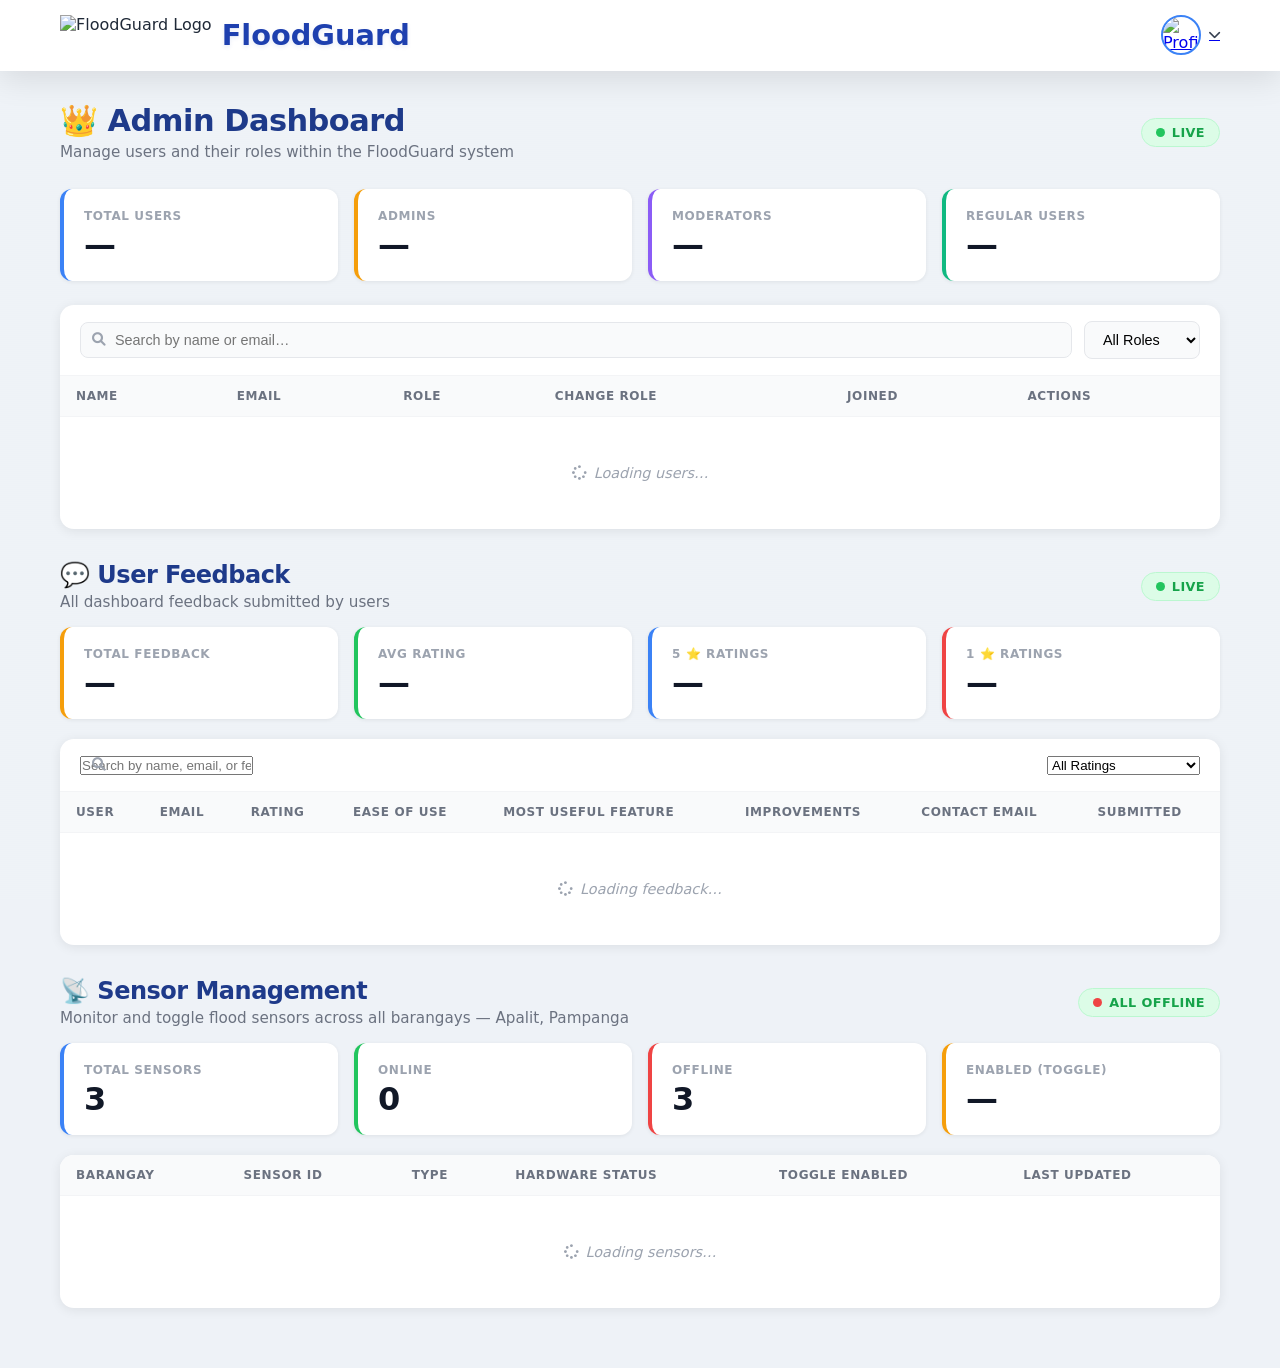
==== FloodGuardV3 - Copy (2)/admin.html @ 7b41a0a6 "Features: Dropdown fixes" ====
<!DOCTYPE html>
<html lang="en">
<head>
  <meta charset="UTF-8">
  <meta name="viewport" content="width=device-width, initial-scale=1.0">
  <title>Admin Dashboard — FloodWatch</title>
  <link rel="stylesheet" href="./css/style.css">
  <link rel="stylesheet" href="https://cdnjs.cloudflare.com/ajax/libs/font-awesome/6.0.0-beta3/css/all.min.css">
  <style>
    /* ── Reset & Base ───────────────────────────────────────── */
    *, *::before, *::after { box-sizing: border-box; margin: 0; padding: 0; }

    body {
      font-family: 'Segoe UI', system-ui, -apple-system, sans-serif;
      background: #eef2f7;
      min-height: 100vh;
      color: #1f2937;
    }

    /* ── Main layout ────────────────────────────────────────── */
    .admin-main {
      max-width: 1200px;
      margin: 0 auto;
      padding: 32px 20px 60px;
    }

    /* ── Page header ────────────────────────────────────────── */
    .page-header {
      display: flex;
      align-items: center;
      justify-content: space-between;
      margin-bottom: 28px;
      flex-wrap: wrap;
      gap: 12px;
    }

    .page-header-left h1 {
      font-size: 1.9rem;
      font-weight: 800;
      color: #1e3a8a;
      letter-spacing: -0.5px;
    }

    .page-header-left p {
      color: #6b7280;
      font-size: 0.95rem;
      margin-top: 4px;
    }

    /* ── Live indicator ─────────────────────────────────────── */
    .live-badge {
      display: inline-flex;
      align-items: center;
      gap: 7px;
      background: #dcfce7;
      color: #16a34a;
      font-size: 0.8rem;
      font-weight: 700;
      padding: 6px 14px;
      border-radius: 999px;
      border: 1px solid #bbf7d0;
      letter-spacing: 0.4px;
    }

    #live-indicator {
      width: 9px;
      height: 9px;
      border-radius: 50%;
      background: #22c55e;
      display: inline-block;
      transition: transform 0.2s;
    }

    #live-indicator.pulse {
      animation: livePulse 0.6s ease;
    }

    @keyframes livePulse {
      0%   { transform: scale(1);   opacity: 1; }
      50%  { transform: scale(1.8); opacity: 0.6; }
      100% { transform: scale(1);   opacity: 1; }
    }

    /* ── Stats bar ──────────────────────────────────────────── */
    .stats-bar {
      display: grid;
      grid-template-columns: repeat(4, 1fr);
      gap: 16px;
      margin-bottom: 24px;
    }

    @media (max-width: 700px) {
      .stats-bar { grid-template-columns: repeat(2, 1fr); }
    }

    .stat-card {
      background: white;
      border-radius: 12px;
      padding: 20px;
      box-shadow: 0 1px 4px rgba(0,0,0,0.07);
      display: flex;
      flex-direction: column;
      gap: 6px;
      border-left: 4px solid transparent;
    }

    .stat-card:nth-child(1) { border-color: #3b82f6; }
    .stat-card:nth-child(2) { border-color: #f59e0b; }
    .stat-card:nth-child(3) { border-color: #8b5cf6; }
    .stat-card:nth-child(4) { border-color: #10b981; }

    .stat-label {
      font-size: 0.75rem;
      font-weight: 600;
      text-transform: uppercase;
      letter-spacing: 0.6px;
      color: #9ca3af;
    }

    .stat-value {
      font-size: 2rem;
      font-weight: 800;
      color: #111827;
      line-height: 1;
    }

    /* ── Table container ────────────────────────────────────── */
    .table-container {
      background: white;
      border-radius: 14px;
      box-shadow: 0 2px 12px rgba(0,0,0,0.08);
      overflow: hidden;
    }

    /* ── Table toolbar ──────────────────────────────────────── */
    .table-toolbar {
      display: flex;
      align-items: center;
      gap: 12px;
      padding: 16px 20px;
      border-bottom: 1px solid #f3f4f6;
      flex-wrap: wrap;
    }

    .search-wrapper {
      position: relative;
      flex: 1;
      min-width: 200px;
    }

    .search-wrapper i {
      position: absolute;
      left: 12px;
      top: 50%;
      transform: translateY(-50%);
      color: #9ca3af;
      font-size: 0.85rem;
    }

    #search-input {
      width: 100%;
      padding: 9px 12px 9px 34px;
      border: 1px solid #e5e7eb;
      border-radius: 8px;
      font-size: 0.9rem;
      background: #f9fafb;
      outline: none;
      transition: border-color 0.2s, box-shadow 0.2s;
    }

    #search-input:focus {
      border-color: #3b82f6;
      box-shadow: 0 0 0 3px rgba(59,130,246,0.12);
      background: white;
    }

    #role-filter {
      padding: 9px 14px;
      border: 1px solid #e5e7eb;
      border-radius: 8px;
      font-size: 0.9rem;
      background: #f9fafb;
      outline: none;
      cursor: pointer;
      transition: border-color 0.2s;
    }

    #role-filter:focus {
      border-color: #3b82f6;
      box-shadow: 0 0 0 3px rgba(59,130,246,0.12);
    }

    /* ── Table ──────────────────────────────────────────────── */
    .user-table {
      width: 100%;
      border-collapse: collapse;
    }

    .user-table th {
      background: #f9fafb;
      padding: 13px 16px;
      text-align: left;
      font-size: 0.75rem;
      font-weight: 700;
      color: #6b7280;
      text-transform: uppercase;
      letter-spacing: 0.6px;
      border-bottom: 1px solid #f3f4f6;
    }

    .user-table td {
      padding: 14px 16px;
      border-bottom: 1px solid #f9fafb;
      font-size: 0.9rem;
      vertical-align: middle;
    }

    .user-table tbody tr:last-child td { border-bottom: none; }

    .user-table tbody tr:hover { background: #f8faff; }

    /* ── User cell (avatar + name) ──────────────────────────── */
    .user-cell {
      display: flex;
      align-items: center;
      gap: 10px;
    }

    .user-avatar {
      width: 36px;
      height: 36px;
      border-radius: 50%;
      background: linear-gradient(135deg, #1e3a8a, #3b82f6);
      color: white;
      font-weight: 700;
      font-size: 0.85rem;
      display: flex;
      align-items: center;
      justify-content: center;
      flex-shrink: 0;
    }

    .self-badge {
      font-size: 0.7rem;
      background: #dbeafe;
      color: #1d4ed8;
      padding: 2px 8px;
      border-radius: 999px;
      font-weight: 600;
    }

    /* ── Role badge ─────────────────────────────────────────── */
    .role-badge {
      display: inline-block;
      font-size: 0.75rem;
      font-weight: 700;
      padding: 3px 10px;
      border-radius: 999px;
      text-transform: capitalize;
    }

    .badge-admin {
      background: #fef3c7;
      color: #b45309;
      border: 1px solid #fcd34d;
    }

    .badge-user {
      background: #f0fdf4;
      color: #16a34a;
      border: 1px solid #bbf7d0;
    }

    /* ── Role select ────────────────────────────────────────── */
    .role-select {
      padding: 7px 12px;
      border: 1px solid #e5e7eb;
      border-radius: 7px;
      font-size: 0.85rem;
      background: white;
      outline: none;
      cursor: pointer;
      transition: border-color 0.2s, box-shadow 0.2s;
    }

    .role-select:focus {
      border-color: #3b82f6;
      box-shadow: 0 0 0 3px rgba(59,130,246,0.12);
    }

    .role-select:disabled {
      opacity: 0.45;
      cursor: not-allowed;
    }

    /* ── Delete button ──────────────────────────────────────── */
    .btn-delete {
      display: inline-flex;
      align-items: center;
      gap: 5px;
      padding: 7px 14px;
      border: none;
      border-radius: 7px;
      background: #fef2f2;
      color: #dc2626;
      font-size: 0.85rem;
      font-weight: 600;
      cursor: pointer;
      transition: background 0.2s, color 0.2s;
      border: 1px solid #fecaca;
    }

    .btn-delete:hover:not(:disabled) {
      background: #dc2626;
      color: white;
    }

    .btn-delete:disabled {
      opacity: 0.4;
      cursor: not-allowed;
    }

    /* ── Empty / loading row ─────────────────────────────────── */
    .empty-row {
      text-align: center;
      padding: 3rem !important;
      color: #9ca3af;
      font-style: italic;
    }

    /* ── Toast notifications ────────────────────────────────── */
    #toast-container {
      position: fixed;
      bottom: 24px;
      right: 24px;
      display: flex;
      flex-direction: column;
      gap: 10px;
      z-index: 9999;
    }

    .toast {
      display: flex;
      align-items: center;
      gap: 10px;
      padding: 13px 18px;
      border-radius: 10px;
      font-size: 0.9rem;
      font-weight: 500;
      box-shadow: 0 4px 16px rgba(0,0,0,0.15);
      background: white;
      border: 1px solid #e5e7eb;
      transform: translateX(110%);
      transition: transform 0.3s cubic-bezier(0.34,1.56,0.64,1);
      max-width: 320px;
    }

    .toast.show { transform: translateX(0); }

    .toast-success { border-left: 4px solid #22c55e; }
    .toast-error   { border-left: 4px solid #ef4444; }
    .toast-warning { border-left: 4px solid #f59e0b; }

    .toast-icon {
      font-size: 1rem;
      flex-shrink: 0;
    }

    .toast-success .toast-icon { color: #22c55e; }
    .toast-error   .toast-icon { color: #ef4444; }
    .toast-warning .toast-icon { color: #f59e0b; }

    /* ── Responsive ─────────────────────────────────────────── */
    @media (max-width: 768px) {
      .page-header { flex-direction: column; align-items: flex-start; }
      .user-table th:nth-child(4),
      .user-table td:nth-child(4) { display: none; } /* hide "Joined" on mobile */
    }
  </style>
</head>
<body>

  <!-- Navigation Bar -->
  <nav class="navbar">
    <div class="nav-container">
      <div class="nav-logo">
        <img src="/design/images/logo.png" alt="FloodGuard Logo" class="logo-image">
        <span class="logo-text">FloodGuard</span>
      </div>
      <div class="hamburger">
        <i class="fas fa-bars"></i>
      </div>
      <ul class="nav-menu" id="navMenu">
        <li class="profile-dropdown-container">
          <a href="#" class="nav-link profile-link-toggle">
            <img src="/design/images/profile.png" alt="Profile" class="nav-profile-photo">
            <i class="fas fa-chevron-down profile-chevron"></i>
          </a>
          <div class="profile-dropdown-menu">
            <div class="dropdown-header">
              <img src="/design/images/profile.png" alt="Profile" class="dropdown-profile-photo">
              <span id="userDisplayName">Welcome<br>User</span>
            </div>
            <a href="/admin.html" id="admin-dashboard-link" style="display:none;">
              <i class="fas fa-user-shield icon"></i>Admin Dashboard
            </a>
            <a href="/profile.html"><i class="fas fa-user-edit icon"></i>Edit Profile</a>
            <a href="#"><i class="fas fa-cog icon"></i>Settings</a>
            <hr>
            <a href="#" id="logout-btn"><i class="fas fa-sign-out-alt icon"></i>Logout</a>
          </div>
        </li>
      </ul>
    </div>
  </nav>

  <!-- Main Content -->
  <main class="admin-main">

    <!-- Header -->
    <div class="page-header">
      <div class="page-header-left">
        <h1>👑 Admin Dashboard</h1>
        <p>Manage users and their roles within the FloodGuard system</p>
      </div>
      <div class="live-badge">
        <span id="live-indicator"></span>
        LIVE
      </div>
    </div>

    <!-- Stats bar -->
    <div class="stats-bar">
      <div class="stat-card">
        <span class="stat-label">Total Users</span>
        <span class="stat-value" id="stat-total">—</span>
      </div>
      <div class="stat-card">
        <span class="stat-label">Admins</span>
        <span class="stat-value" id="stat-admins">—</span>
      </div>
      <div class="stat-card">
        <span class="stat-label">Moderators</span>
        <span class="stat-value" id="stat-mods">—</span>
      </div>
      <div class="stat-card">
        <span class="stat-label">Regular Users</span>
        <span class="stat-value" id="stat-users">—</span>
      </div>
    </div>

    <!-- Users table -->
    <div class="table-container">
      <div class="table-toolbar">
        <div class="search-wrapper">
          <i class="fas fa-search"></i>
          <input type="text" id="search-input" placeholder="Search by name or email…">
        </div>
        <select id="role-filter">
          <option value="all">All Roles</option>
          <option value="user">User</option>
          <option value="admin">Admin</option>
          <option value="moderator">Moderator</option>
        </select>
      </div>

      <table class="user-table">
        <thead>
          <tr>
            <th>Name</th>
            <th>Email</th>
            <th>Role</th>
            <th>Change Role</th>
            <th>Joined</th>
            <th>Actions</th>
          </tr>
        </thead>
        <tbody id="users-tbody">
          <tr>
            <td colspan="6" class="empty-row">
              <i class="fas fa-spinner fa-spin" style="margin-right:8px;"></i>Loading users…
            </td>
          </tr>
        </tbody>
      </table>
    </div>

    <!-- AFTER this closing div of the users table -->
</div>

<!-- Feedback Table — ADD THIS BLOCK -->
<div style="margin-top: 32px;">
  <div class="page-header" style="margin-bottom: 16px;">
    <div class="page-header-left">
      <h1 style="font-size: 1.5rem;">💬 User Feedback</h1>
      <p>All dashboard feedback submitted by users</p>
    </div>
    <div class="live-badge">
      <span id="feedback-live-indicator" style="width:9px;height:9px;border-radius:50%;background:#22c55e;display:inline-block;"></span>
      LIVE
    </div>
  </div>

  <!-- Feedback Stats -->
  <div class="stats-bar" style="grid-template-columns: repeat(4,1fr); margin-bottom: 20px;">
    <div class="stat-card" style="border-color: #f59e0b;">
      <span class="stat-label">Total Feedback</span>
      <span class="stat-value" id="stat-feedback-total">—</span>
    </div>
    <div class="stat-card" style="border-color: #22c55e;">
      <span class="stat-label">Avg Rating</span>
      <span class="stat-value" id="stat-feedback-avg">—</span>
    </div>
    <div class="stat-card" style="border-color: #3b82f6;">
      <span class="stat-label">5 ⭐ Ratings</span>
      <span class="stat-value" id="stat-feedback-five">—</span>
    </div>
    <div class="stat-card" style="border-color: #ef4444;">
      <span class="stat-label">1 ⭐ Ratings</span>
      <span class="stat-value" id="stat-feedback-one">—</span>
    </div>
  </div>

  <div class="table-container">
    <div class="table-toolbar">
      <div class="search-wrapper">
        <i class="fas fa-search"></i>
        <input type="text" id="feedback-search" placeholder="Search by name, email, or feedback…">
      </div>
      <select id="feedback-rating-filter">
        <option value="all">All Ratings</option>
        <option value="5">⭐⭐⭐⭐⭐ 5 Stars</option>
        <option value="4">⭐⭐⭐⭐ 4 Stars</option>
        <option value="3">⭐⭐⭐ 3 Stars</option>
        <option value="2">⭐⭐ 2 Stars</option>
        <option value="1">⭐ 1 Star</option>
      </select>
    </div>

    <table class="user-table">
      <thead>
        <tr>
          <th>User</th>
          <th>Email</th>
          <th>Rating</th>
          <th>Ease of Use</th>
          <th>Most Useful Feature</th>
          <th>Improvements</th>
          <th>Contact Email</th>
          <th>Submitted</th>
        </tr>
      </thead>
      <tbody id="feedback-tbody">
        <tr>
          <td colspan="8" class="empty-row">
            <i class="fas fa-spinner fa-spin" style="margin-right:8px;"></i>Loading feedback…
          </td>
        </tr>
      </tbody>
    </table>
  </div>
</div>

<!-- sensor configs stays below -->
<div id="sensor-configs-list"></div>

<!-- Sensor Toggle Management -->
<div style="margin-top: 32px;">
  <div class="page-header" style="margin-bottom: 16px;">
    <div class="page-header-left">
      <h1 style="font-size: 1.5rem;">📡 Sensor Management</h1>
      <p>Monitor and toggle flood sensors across all barangays — Apalit, Pampanga</p>
    </div>
    <div class="live-badge">
      <span id="sensor-live-indicator" style="width:9px;height:9px;border-radius:50%;background:#ef4444;display:inline-block;"></span>
      ALL OFFLINE
    </div>
  </div>

  <div class="stats-bar" style="grid-template-columns: repeat(4,1fr); margin-bottom: 20px;">
    <div class="stat-card" style="border-color: #3b82f6;">
      <span class="stat-label">Total Sensors</span>
      <span class="stat-value" id="stat-sensor-total">3</span>
    </div>
    <div class="stat-card" style="border-color: #22c55e;">
      <span class="stat-label">Online</span>
      <span class="stat-value" id="stat-sensor-online">0</span>
    </div>
    <div class="stat-card" style="border-color: #ef4444;">
      <span class="stat-label">Offline</span>
      <span class="stat-value" id="stat-sensor-offline">3</span>
    </div>
    <div class="stat-card" style="border-color: #f59e0b;">
      <span class="stat-label">Enabled (toggle)</span>
      <span class="stat-value" id="stat-sensor-enabled">—</span>
    </div>
  </div>

  <div class="table-container">
    <table class="user-table">
      <thead>
        <tr>
          <th>Barangay</th>
          <th>Sensor ID</th>
          <th>Type</th>
          <th>Hardware Status</th>
          <th>Toggle Enabled</th>
          <th>Last Updated</th>
        </tr>
      </thead>
      <tbody id="sensor-toggles-tbody">
        <tr>
          <td colspan="6" class="empty-row">
            <i class="fas fa-spinner fa-spin" style="margin-right:8px;"></i>Loading sensors…
          </td>
        </tr>
      </tbody>
    </table>
  </div>
</div>

  </main>

  <!-- Toast container -->
  <div id="toast-container"></div>

  <!-- Firebase Admin Module -->
  <script type="module" src="/js/admin.js"></script>
</body>
</html>
---- FloodGuardV3 - Copy (2)/css/style.css ----
* {
    margin: 0;
    padding: 0;
    box-sizing: border-box;
}

:root {
    --rain-drops: 50;
    --rain-speed: 1s;
}

body {
    font-family: 'Segoe UI', Tahoma, Geneva, Verdana, sans-serif;
    background: linear-gradient(135deg, #1e3c72 0%, #2a5298 25%, #3b82f6 50%, #60a5fa 75%, #93c5fd 100%);
    min-height: 100vh;
    position: relative;
    overflow-x: hidden;
}

body.modal-open {
    overflow: hidden;
}

/* Animated rain effect */
body::before, body::after {
    content: '';
    position: fixed;
    top: 0;
    left: 0;
    width: 100%;
    height: 100%;
    pointer-events: none;
    z-index: -1;
}

body::before {
    background-image: 
        repeating-linear-gradient(0deg, transparent, transparent 1px, rgba(255, 255, 255, 0.1) 1px, rgba(255, 255, 255, 0.1) 2px);
    background-size: 100% 500px;
    animation: rain 1s linear infinite;
}

body::after {
    background-image: 
        repeating-linear-gradient(0deg, transparent, transparent 2px, rgba(255, 255, 255, 0.05) 2px, rgba(255, 255, 255, 0.05) 4px);
    background-size: 100% 800px;
    animation: rain 2s linear infinite reverse;
}

@keyframes rain {
    0% { background-position: 0 0; }
    100% { background-position: 0 500px; }
}

/* Navbar */
.navbar {
    background: rgba(255, 255, 255, 0.95);
    backdrop-filter: blur(20px);
    padding: 15px 0;
    box-shadow: 0 8px 32px rgba(0, 0, 0, 0.1);
    position: sticky;
    top: 0;
    z-index: 100;
    border-bottom: 1px solid rgba(255, 255, 255, 0.2);
}

.nav-container {
    max-width: 1200px;
    margin: 0 auto;
    padding: 0 20px;
    display: flex;
    justify-content: space-between;
    align-items: center;
    position: relative;
}

/* Logo Section */
.nav-logo {
    display: flex;
    align-items: center;
    gap: 10px;
}

.logo-image {
    height: 40px;
    width: auto;
}

.logo-text {
    font-size: 1.8rem;
    font-weight: 700;
    color: #1e40af;
    text-shadow: 0 2px 4px rgba(30, 64, 175, 0.1);
}

/* Nav Menu */
.nav-menu {
    display: flex;
    align-items: center;
    gap: 30px;
    list-style: none;
    transition: all 0.3s ease;
}

/* Profile Dropdown */
.profile-dropdown-container {
    position: relative;
    cursor: pointer;
    list-style: none;
}

.profile-link-toggle {
    display: flex;
    align-items: center;
    gap: 8px;
}

.nav-profile-photo {
    width: 40px;
    height: 40px;
    border-radius: 50%;
    object-fit: cover;
    border: 2px solid #3b82f6;
    transition: all 0.3s ease;
}

.profile-dropdown-container:hover .nav-profile-photo {
    transform: scale(1.1);
}

.profile-chevron {
    font-size: 0.8rem;
    color: #374151;
    transition: transform 0.3s ease;
}

/* Dropdown Menu */
.profile-dropdown-menu {
    position: absolute;
    top: 100%;
    right: 0;
    background: rgba(255, 255, 255, 0.95);
    backdrop-filter: blur(20px);
    border-radius: 10px;
    box-shadow: 0 8px 32px rgba(0, 0, 0, 0.15);
    border: 1px solid rgba(255, 255, 255, 0.2);
    margin-top: 10px;
    min-width: 250px;
    opacity: 0;
    visibility: hidden;
    transform: translateY(10px);
    transition: all 0.3s ease;
    padding: 10px;
    z-index: 100;
}

.profile-dropdown-menu.show {
    opacity: 1;
    visibility: visible;
    transform: translateY(0);
}

.profile-dropdown-menu a {
    display: flex;
    align-items: center;
    gap: 12px;
    padding: 12px 15px;
    text-decoration: none;
    color: #374151;
    font-weight: 500;
    transition: all 0.2s ease;
    border-radius: 8px;
}

.profile-dropdown-menu a:hover {
    background: rgba(59, 130, 246, 0.1);
    color: #1e40af;
}

.profile-dropdown-menu hr {
    margin: 10px 0;
    border: none;
    border-top: 1px solid rgba(0, 0, 0, 0.1);
}

.dropdown-header {
    display: flex;
    align-items: center;
    gap: 15px;
    padding: 15px;
    border-bottom: 1px solid rgba(0, 0, 0, 0.1);
    margin-bottom: 10px;
}

.dropdown-profile-photo {
    width: 60px;
    height: 60px;
    border-radius: 50%;
    object-fit: cover;
    border: 2px solid #3b82f6;
}

/* Hamburger Icon */
.hamburger {
    display: none;
    font-size: 1.8rem;
    color: #1e40af;
    cursor: pointer;
}

/* Mobile Styles */
@media (max-width: 768px) {
    /* Stack logo on top */
    .nav-container {
        flex-direction: column;
        align-items: flex-start;
    }

    .nav-logo {
        width: 100%;
        justify-content: center;
        margin-bottom: 10px;
    }

    /* Show hamburger */
    .hamburger {
        display: block;
        position: absolute;
        right: 20px;
        top: 20px;
    }

    /* Hide nav menu by default */
    .nav-menu {
        display: none;
        flex-direction: column;
        width: 100%;
        background: rgba(255, 255, 255, 0.95);
        padding: 10px 0;
        border-top: 1px solid rgba(0, 0, 0, 0.1);
    }

    /* Show when active */
    .nav-menu.active {
        display: flex;
    }

    /* Center profile dropdown in mobile */
    .profile-dropdown-container {
        width: 100%;
        text-align: center;
    }
}

/* Main Content */
.main-content {
    max-width: 1400px;
    margin: 0 auto;
    padding: 0;
}

/* Hero Section - Full Width with Visible Images */
.hero-section {
    position: relative;
    height: 100vh;
    width: 100%;
    overflow: hidden;
    display: flex;
    align-items: center;
    justify-content: center;
}

/* Image Carousel - Now Visible */
.hero-carousel {
    position: absolute;
    top: 0;
    left: 0;
    width: 100%;
    height: 100%;
    z-index: 1;
}

.carousel-container {
    position: relative;
    width: 100%;
    height: 100%;
    overflow: hidden;
}

.carousel-slides {
    display: flex;
    width: 500%;
    height: 100%;
    animation: autoSlide 20s infinite;
}

.carousel-slide {
    width: 20%;
    height: 100%;
    position: relative;
}

.carousel-slide img {
    width: 100%;
    height: 100%;
    object-fit: cover;
    object-position: center;
    filter: brightness(0.7);
}

@keyframes autoSlide {
    0%, 18% { transform: translateX(0%); }
    20%, 38% { transform: translateX(-20%); }
    40%, 58% { transform: translateX(-40%); }
    60%, 78% { transform: translateX(-60%); }
    80%, 98% { transform: translateX(-80%); }
    100% { transform: translateX(0%); }
}

/* Overlay for better text readability */
.carousel-overlay {
    position: absolute;
    top: 0;
    left: 0;
    width: 100%;
    height: 100%;
    background: linear-gradient(
        135deg,
        rgba(30, 58, 138, 0.6) 0%,
        rgba(59, 130, 246, 0.4) 50%,
        rgba(147, 197, 253, 0.6) 100%
    );
    z-index: 2;
}

/* Hero Content */
.hero-content {
    position: relative;
    z-index: 3;
    text-align: center;
    color: white;
    max-width: 900px;
    padding: 2.5rem;
    background: rgba(0, 0, 0, 0.3);
    border-radius: 25px;
    backdrop-filter: blur(15px);
    border: 1px solid rgba(255, 255, 255, 0.2);
    box-shadow: 0 25px 50px rgba(0, 0, 0, 0.3);
    animation: fadeInUp 1s ease-out;
}

@keyframes fadeInUp {
    from {
        opacity: 0;
        transform: translateY(50px);
    }
    to {
        opacity: 1;
        transform: translateY(0);
    }
}

.hero-title {
    font-size: 4rem;
    font-weight: 900;
    margin-bottom: 1rem;
    text-shadow: 3px 3px 6px rgba(0, 0, 0, 0.5);
    background: linear-gradient(45deg, #ffffff, #e3f2fd, #bbdefb);
    -webkit-background-clip: text;
    -webkit-text-fill-color: transparent;
    background-clip: text;
    line-height: 1.1;
}

.hero-subtitle {
    font-size: 1.8rem;
    font-weight: 600;
    margin-bottom: 1rem;
    color: #e3f2fd;
    text-shadow: 2px 2px 4px rgba(0, 0, 0, 0.5);
}

.hero-location {
    font-size: 1.3rem;
    margin-bottom: 1.5rem;
    color: #bbdefb;
    font-weight: 500;
    display: flex;
    align-items: center;
    justify-content: center;
    gap: 0.5rem;
}

.hero-description {
    font-size: 1.2rem;
    line-height: 1.8;
    margin-bottom: 2.5rem;
    color: #e8f4fd;
    text-shadow: 1px 1px 3px rgba(0, 0, 0, 0.4);
}

.cta-button {
    display: inline-block;
    background: linear-gradient(45deg, #ff6b35, #f7931e);
    color: white;
    text-decoration: none;
    padding: 1.2rem 3rem;
    border-radius: 50px;
    font-weight: 700;
    font-size: 1.2rem;
    transition: all 0.3s ease;
    box-shadow: 0 10px 30px rgba(255, 107, 53, 0.4);
    border: 2px solid transparent;
    position: relative;
    overflow: hidden;
}

.cta-button:hover {
    transform: translateY(-3px);
    box-shadow: 0 15px 40px rgba(255, 107, 53, 0.6);
    border-color: rgba(255, 255, 255, 0.3);
}

/* Status indicators */
.status-indicators {
    position: absolute;
    bottom: 3rem;
    right: 3rem;
    z-index: 4;
    display: flex;
    flex-direction: column;
    gap: 1rem;
}

.status-badge {
    background: rgba(0, 0, 0, 0.7);
    color: white;
    padding: 0.8rem 1.2rem;
    border-radius: 25px;
    backdrop-filter: blur(10px);
    border: 1px solid rgba(255, 255, 255, 0.2);
    font-size: 0.9rem;
    display: flex;
    align-items: center;
    gap: 0.5rem;
    font-weight: 500;
}

.status-online {
    color: #4caf50;
    animation: pulse 2s infinite;
}

.status-monitoring {
    color: #2196f3;
    animation: pulse 2s infinite 0.5s;
}

@keyframes pulse {
    0%, 100% { opacity: 1; }
    50% { opacity: 0.6; }
}

/* Carousel indicators */
.carousel-indicators {
    position: absolute;
    bottom: 3rem;
    left: 50%;
    transform: translateX(-50%);
    z-index: 4;
    display: flex;
    gap: 1rem;
}

.indicator {
    width: 15px;
    height: 15px;
    border-radius: 50%;
    background: rgba(255, 255, 255, 0.5);
    cursor: pointer;
    transition: all 0.3s ease;
    animation: indicatorPulse 20s infinite;
}

.indicator:hover {
    background: rgba(255, 255, 255, 0.8);
    transform: scale(1.2);
}

.indicator:nth-child(1) { animation-delay: 0s; }
.indicator:nth-child(2) { animation-delay: 4s; }
.indicator:nth-child(3) { animation-delay: 8s; }
.indicator:nth-child(4) { animation-delay: 12s; }
.indicator:nth-child(5) { animation-delay: 16s; }

@keyframes indicatorPulse {
    0%, 80% { 
        background: rgba(255, 255, 255, 0.5); 
        transform: scale(1); 
    }
    20% { 
        background: rgba(255, 255, 255, 1); 
        transform: scale(1.4); 
        box-shadow: 0 0 15px rgba(255, 255, 255, 0.6);
    }
}

/* Dashboard Content */
.dashboard-content {
    padding: 60px 20px;
}

/* Dashboard Grid Section */
.dashboard-grid {
    display: grid;
    grid-template-columns: 2fr 1fr;
    grid-template-rows: auto;
    gap: 30px;
    margin-bottom: 60px;
}

.dashboard-card {
    background: rgba(255, 255, 255, 0.95);
    backdrop-filter: blur(20px);
    border-radius: 20px;
    padding: 30px;
    box-shadow: 0 15px 35px rgba(0, 0, 0, 0.1);
    border: 1px solid rgba(255, 255, 255, 0.2);
    display: flex;
    flex-direction: column;
    justify-content: space-between;
    transition: all 0.3s ease;
}

.dashboard-card:hover {
    transform: translateY(-5px);
    box-shadow: 0 25px 50px rgba(0, 0, 0, 0.15);
}

.card-header {
    display: flex;
    align-items: center;
    gap: 15px;
    margin-bottom: 20px;
}

.card-icon {
    font-size: 2rem;
}

.card-title {
    font-size: 1.5rem;
    font-weight: 700;
    color: #1e40af;
}

/* Latest Alert Card */
.latest-alert-card {
    grid-column: 1 / span 2;
    border-left: 6px solid #dc2626;
}

.latest-alert-card.warning {
    border-left: 6px solid #fbbf24;
}

.latest-alert-card .card-icon {
    color: #dc2626;
}

.latest-alert-card.warning .card-icon {
    color: #fbbf24;
}

.alert-type {
    font-size: 1.2rem;
    font-weight: 600;
    color: #1f2937;
    margin-bottom: 10px;
}

.alert-message {
    font-size: 1rem;
    color: #6b7280;
    line-height: 1.5;
}

.alert-timestamp {
    font-size: 0.8rem;
    color: #9ca3af;
    margin-top: 15px;
    display: block;
}

/* Flood Data and Quick Links Cards */
.flood-data-card {
    grid-column: 1 / 2;
}

.quick-links-card {
    grid-column: 2 / 3;
}

.card-link {
    display: inline-block;
    color: #3b82f6;
    text-decoration: none;
    font-weight: 600;
    margin-top: 20px;
    transition: all 0.3s ease;
}

.card-link:hover {
    color: #1e40af;
    transform: translateX(5px);
}

.data-grid {
    display: grid;
    grid-template-columns: 1fr 1fr;
    gap: 20px;
}

.data-item {
    display: flex;
    align-items: center;
    gap: 15px;
}

.data-icon {
    font-size: 2.5rem;
    color: #3b82f6;
}

.data-info {
    display: flex;
    flex-direction: column;
}

.data-label {
    font-size: 0.9rem;
    color: #6b7280;
}

.data-value {
    font-size: 1.5rem;
    font-weight: 700;
    color: #1f2937;
}

.data-value.status-online {
    color: #10b981;
}

/* Updated Quick Links Card Styles */
.quick-links-card .link-list {
    list-style: none;
    display: flex;
    flex-direction: column;
    gap: 15px;
}

.quick-links-card .link-list a {
    color: #1e40af;
    text-decoration: none;
    font-weight: 500;
    padding: 12px 15px;
    border-radius: 10px;
    transition: all 0.3s ease;
    display: flex;
    align-items: center;
    gap: 12px;
    background: #e0f2fe;
}

.quick-links-card .link-list a:hover {
    background: #c3e2f9;
    transform: translateX(5px);
    box-shadow: 0 5px 15px rgba(30, 64, 175, 0.1);
}

.quick-links-card .link-list .icon-link {
    color: #1e40af;
    font-size: 1.2rem;
}

.quick-links-card .link-list span {
    font-weight: 600;
}


/* Horizontal Rule */
hr {
    border: none;
    height: 2px;
    background: rgba(255, 255, 255, 0.2);
    margin: 60px 0;
    width: 100%;
    max-width: 1200px;
    margin-left: auto;
    margin-right: auto;
}

/* About Us Section */
.about-us-section {
    position: relative;
    background-color: #fff;
    padding: 60px 20px;
    border-radius: 20px;
    box-shadow: 0 15px 35px rgba(0, 0, 0, 0.1);
    margin-bottom: 60px;
    overflow: hidden;
    display: flex;
    align-items: center;
    justify-content: center;
}

.about-us-container {
    display: flex;
    flex-wrap: wrap;
    align-items: center;
    gap: 40px;
    max-width: 1200px;
    width: 100%;
}

.about-us-content {
    flex: 1;
    min-width: 300px;
    text-align: left;
}

.about-us-title {
    font-size: 2.5rem;
    font-weight: 800;
    color: #1e40af;
    margin-bottom: 20px;
}

.about-us-text {
    font-size: 1.1rem;
    line-height: 1.8;
    color: #4b5563;
    margin-bottom: 20px;
}

.about-us-images {
    flex: 1;
    display: grid;
    grid-template-columns: 1fr 1fr;
    gap: 20px;
    min-width: 300px;
}

.about-us-img-card {
    overflow: hidden;
    border-radius: 15px;
    box-shadow: 0 10px 20px rgba(0, 0, 0, 0.1);
    transition: transform 0.3s ease;
}

.about-us-img-card:hover {
    transform: translateY(-5px);
}

.about-us-img-card img {
    width: 100%;
    height: 100%;
    object-fit: cover;
    display: block;
    transition: transform 0.3s ease;
}

.about-us-img-card img:hover {
    transform: scale(1.1);
}

/* Assurance Section */
.assurance-section {
    background: rgba(255, 255, 255, 0.95);
    backdrop-filter: blur(20px);
    border-radius: 20px;
    padding: 60px;
    box-shadow: 0 15px 35px rgba(0, 0, 0, 0.1);
    border: 1px solid rgba(255, 255, 255, 0.2);
    margin-bottom: 60px;
    text-align: center;
    position: relative;
    overflow: hidden;
}

.assurance-title {
    font-size: 2.5rem;
    font-weight: 800;
    color: #1e40af;
    margin-bottom: 20px;
}

.assurance-text {
    font-size: 1.1rem;
    line-height: 1.8;
    color: #4b5563;
    max-width: 800px;
    margin: 0 auto 40px;
}

.features-grid {
    display: grid;
    grid-template-columns: repeat(auto-fit, minmax(250px, 1fr));
    gap: 30px;
    text-align: left;
}

.feature-item {
    background: #f1f5f9;
    padding: 30px;
    border-radius: 15px;
    box-shadow: 0 10px 20px rgba(0, 0, 0, 0.05);
    transition: all 0.3s ease;
    border: 1px solid rgba(0, 0, 0, 0.05);
}

.feature-item:hover {
    background: #e2f0fc;
    transform: translateY(-5px);
    box-shadow: 0 15px 30px rgba(0, 0, 0, 0.1);
}

.feature-icon {
    font-size: 3rem;
    color: #3b82f6;
    margin-bottom: 15px;
}

.feature-title {
    font-size: 1.25rem;
    font-weight: 700;
    color: #1e40af;
    margin-bottom: 10px;
}

.feature-description {
    font-size: 0.9rem;
    color: #6b7280;
    line-height: 1.6;
}

/* Bottom Sections (Weather and Rating) */
.bottom-sections {
    display: grid;
    grid-template-columns: 1fr 1fr;
    gap: 30px;
    margin-bottom: 60px;
}

/* Weather Section */
.weather-section {
    background: rgba(255, 255, 255, 0.95);
    backdrop-filter: blur(20px);
    border-radius: 20px;
    padding: 30px;
    box-shadow: 0 15px 35px rgba(0, 0, 0, 0.1);
    border: 1px solid rgba(255, 255, 255, 0.2);
    transition: all 0.3s ease;
    display: flex;
    flex-direction: column;
    justify-content: center;
    align-items: flex-start;
}

.weather-section:hover {
    transform: translateY(-5px);
    box-shadow: 0 25px 50px rgba(0, 0, 0, 0.15);
}

.weather-content {
    text-align: left;
    margin-top: 10px;
}

.weather-temperature {
    font-size: 3rem;
    font-weight: 700;
    color: #1e40af;
    margin-bottom: 5px;
}

.weather-condition {
    font-size: 1.2rem;
    font-weight: 500;
    color: #4b5563;
    margin-bottom: 15px;
}

.weather-humidity,
.weather-wind {
    font-size: 0.9rem;
    color: #6b7280;
    line-height: 1.8;
}

/* Rating Section */
.rating-section {
    background: rgba(255, 255, 255, 0.95);
    backdrop-filter: blur(20px);
    border-radius: 20px;
    padding: 30px;
    box-shadow: 0 15px 35px rgba(0, 0, 0, 0.1);
    border: 1px solid rgba(255, 255, 255, 0.2);
    transition: all 0.3s ease;
    text-align: center;
    display: flex;
    flex-direction: column;
    justify-content: center;
    align-items: center;
}

.rating-section:hover {
    transform: translateY(-5px);
    box-shadow: 0 25px 50px rgba(0, 0, 0, 0.15);
}

.rating-title {
    font-size: 1.5rem;
    font-weight: 700;
    color: #1e40af;
    margin-bottom: 10px;
}

.rating-subtitle {
    font-size: 1rem;
    color: #6b7280;
    margin-bottom: 30px;
}

.helpful-buttons {
    display: flex;
    justify-content: center;
    gap: 20px;
}

.helpful-btn {
    background: #fff;
    color: #1e40af;
    border: 2px solid #1e40af;
    padding: 12px 25px;
    border-radius: 50px;
    font-weight: 600;
    cursor: pointer;
    transition: all 0.3s ease;
    font-size: 1rem;
}

.helpful-btn:hover {
    background: #1e40af;
    color: #fff;
    box-shadow: 0 5px 15px rgba(30, 64, 175, 0.3);
}

/* Rating Modal */
.modal {
    display: none;
    position: fixed;
    z-index: 1001;
    left: 0;
    top: 0;
    width: 100%;
    height: 100%;
    overflow: auto;
    background-color: rgba(0, 0, 0, 0.6);
    backdrop-filter: blur(5px);
    justify-content: center;
    align-items: center;
}

.modal-content {
    background: #fff;
    padding: 40px;
    border-radius: 20px;
    text-align: center;
    position: relative;
    box-shadow: 0 10px 30px rgba(0, 0, 0, 0.2);
    max-width: 500px;
    width: 90%;
    animation: zoomIn 0.3s ease-out;
}

@keyframes zoomIn {
    from { transform: scale(0.8); opacity: 0; }
    to { transform: scale(1); opacity: 1; }
}

.close-btn {
    color: #aaa;
    position: absolute;
    top: 15px;
    right: 25px;
    font-size: 35px;
    font-weight: bold;
    cursor: pointer;
}

.close-btn:hover,
.close-btn:focus {
    color: #000;
}

.modal-title {
    font-size: 2rem;
    font-weight: 800;
    color: #1e40af;
    margin-bottom: 10px;
}

.modal-subtitle {
    font-size: 1rem;
    color: #6b7280;
    margin-bottom: 30px;
}

.star-rating {
    display: inline-block;
    font-size: 2.5rem;
    color: #ccc;
    cursor: pointer;
    margin-bottom: 30px;
}

.star {
    transition: color 0.2s ease, transform 0.2s ease;
    margin: 0 5px;
}

.star:hover {
    color: #ffc107;
    transform: scale(1.2);
}

.star.active {
    color: #ffc107;
}

.feedback-form {
    text-align: left;
    display: flex;
    flex-direction: column;
    gap: 20px;
}

.form-group {
    display: flex;
    flex-direction: column;
}

.form-group label {
    font-weight: 600;
    color: #1e40af;
    margin-bottom: 8px;
}

.form-group input,
.form-group select,
.form-group textarea {
    width: 100%;
    padding: 12px;
    border: 1px solid #d1d5db;
    border-radius: 10px;
    font-size: 1rem;
    transition: border-color 0.3s ease, box-shadow 0.3s ease;
}

.form-group input:focus,
.form-group select:focus,
.form-group textarea:focus {
    outline: none;
    border-color: #3b82f6;
    box-shadow: 0 0 0 3px rgba(59, 130, 246, 0.25);
}

.form-group textarea {
    resize: vertical;
}

.rating-feedback-area {
    min-height: 50px;
    margin-top: 20px;
}

.rating-feedback {
    opacity: 0;
    max-height: 0;
    overflow: hidden;
    transition: all 0.5s ease;
    background: #e0f2fe;
    padding: 20px;
    border-radius: 15px;
    text-align: center;
}

.rating-feedback.show {
    opacity: 1;
    max-height: 200px;
    margin-top: 20px;
}

.feedback-text {
    font-size: 1.2rem;
    font-weight: 700;
    color: #1e40af;
    margin-bottom: 5px;
}

.feedback-message {
    font-size: 0.9rem;
    color: #6b7280;
}

.submit-rating-btn {
    background: linear-gradient(135deg, #1e40af 0%, #3b82f6 100%);
    color: white;
    border: none;
    padding: 12px 30px;
    border-radius: 50px;
    font-weight: 600;
    cursor: pointer;
    transition: all 0.3s ease;
    font-size: 1rem;
    margin-top: 20px;
}

.submit-rating-btn:hover {
    box-shadow: 0 5px 15px rgba(30, 64, 175, 0.4);
    transform: translateY(-2px);
}

.submit-rating-btn:disabled {
    opacity: 0.5;
    cursor: not-allowed;
}

   /* pare tin ya problema footer ni */
   .footer {
    background: rgba(30, 58, 138, 0.95);
    backdrop-filter: blur(20px);
    color: white;
    padding: 40px 0 20px;
    margin-top: 60px;
    position: relative;
    overflow: hidden;
}

.footer::before {
    content: '';
    position: absolute;
    top: 0;
    left: 0;
    width: 100%;
    height: 100%;
    background-image: 
        radial-gradient(circle at 30% 30%, rgba(255,255,255,0.1) 2px, transparent 2px),
        radial-gradient(circle at 70% 70%, rgba(255,255,255,0.08) 1px, transparent 1px);
    background-size: 150px 150px, 100px 100px;
    animation: float 25s infinite linear;
    pointer-events: none;
}

.footer-container {
    max-width: 1200px;
    margin: 0 auto;
    padding: 0 20px;
    position: relative;
    z-index: 1;
}

.footer-content {
    display: grid;
    grid-template-columns: repeat(auto-fit, minmax(250px, 1fr));
    gap: 40px;
    margin-bottom: 30px;
}

.footer-section h3 {
    font-size: 1.3rem;
    font-weight: 700;
    margin-bottom: 20px;
    color: #93c5fd;
}

.footer-section p, .footer-section li {
    color: rgba(255, 255, 255, 0.8);
    line-height: 1.6;
    margin-bottom: 10px;
}

.footer-section ul {
    list-style: none;
}

.footer-section a {
    color: rgba(255, 255, 255, 0.8);
    text-decoration: none;
    transition: color 0.3s ease;
}

.footer-section a:hover {
    color: #93c5fd;
}

.footer-bottom {
    border-top: 1px solid rgba(255, 255, 255, 0.2);
    padding-top: 20px;
    text-align: center;
    color: rgba(255, 255, 255, 0.7);
    font-size: 0.9rem;
}

/* Responsive Design */
@media (max-width: 1200px) {
    .nav-container {
        padding: 0 15px;
    }

    .main-content {
        padding: 0 15px;
    }

    .dashboard-content {
        padding: 40px 15px;
    }
}

@media (max-width: 992px) {
    .dashboard-grid {
        grid-template-columns: 1fr 1fr;
    }

    .latest-alert-card {
        grid-column: 1 / span 2;
    }

    .quick-links-card {
        grid-column: 2 / 3;
    }

    .data-grid {
        grid-template-columns: 1fr;
    }
}

@media (max-width: 768px) {
    .nav-menu {
        gap: 15px;
    }

    .nav-logo {
        font-size: 1.5rem;
    }

    .hero-title {
        font-size: 2.5rem;
    }

    .hero-subtitle {
        font-size: 1.2rem;
    }

    .hero-location, .hero-description {
        font-size: 1rem;
    }

    .cta-button {
        padding: 1rem 2rem;
        font-size: 1rem;
    }

    .dashboard-grid {
        grid-template-columns: 1fr;
    }

    .latest-alert-card, .flood-data-card, .quick-links-card {
        grid-column: 1 / 2;
    }

    .features-grid {
        grid-template-columns: 1fr;
    }
    
    .about-us-container {
        flex-direction: column;
    }

    .about-us-images {
        grid-template-columns: 1fr;
    }

    .bottom-sections {
        grid-template-columns: 1fr;
    }

    .footer-content {
        flex-direction: column;
        gap: 30px;
    }
}

@media (max-width: 480px) {
    .navbar {
        flex-direction: column;
        align-items: flex-start;
        gap: 10px;
    }
    .nav-container {
        flex-direction: column;
        align-items: flex-start;
        gap: 10px;
    }
    .nav-menu {
        flex-direction: column;
        align-items: flex-start;
        width: 100%;
    }
    .nav-link, .logout-btn {
        width: 100%;
    }
    .hero-content {
        padding: 1.5rem;
    }
    .hero-title {
        font-size: 2rem;
    }
    .hero-subtitle {
        font-size: 1rem;
    }
    .status-indicators {
        bottom: 1rem;
        right: 1rem;
    }
    .carousel-indicators {
        bottom: 1rem;
    }
}

 /* Notification badge styles */
 .notification-badge-container {
    position: relative;
    display: inline-block;
    margin-left: 10px;
}

.notification-icon {
    font-size: 1.2em;
    color: #3b82f6;
}

.notification-badge {
    position: absolute;
    top: -10px;
    right: -10px;
    background-color: #ef4444;
    color: white;
    border-radius: 50%;
    padding: 2px 6px;
    font-size: 0.75em;
    font-weight: bold;
    border: 1px solid white;
}

/* Community Messages Section*/
.community-messages-section {
background-color: #f7f7f7;
padding: 40px;
border-radius: 12px;
margin-top: 40px;
box-shadow: 0 4px 15px rgba(0, 0, 0, 0.05);
}

.community-messages-section .card-header {
margin-bottom: 20px;
border-bottom: 2px solid #ddd;
padding-bottom: 10px;
display: flex;
align-items: center;
gap: 10px;
}

.card-icon {
font-size: 1.5em;
}

.card-title {
font-size: 1.4em;
font-weight: bold;
color: #1e3a8a;
}

/* Message Cards*/
.message-list {
display: grid;
gap: 20px;
margin-bottom: 30px;
}

.message-card {
background-color: white;
padding: 20px;
border-radius: 10px;
box-shadow: 0 2px 8px rgba(0, 0, 0, 0.05);
border-left: 5px solid;
transition: transform 0.2s ease, box-shadow 0.2s ease;
}

.message-card:hover {
transform: translateY(-5px);
box-shadow: 0 6px 20px rgba(0, 0, 0, 0.1);
}

/* Border colors based on severity */
.message-card.status-high {
border-color: #ef4444; /* Red */
}

.message-card.status-moderate {
border-color: #f59e0b; /* Orange */
}

.message-card.status-normal {
border-color: #facc15; /* Yellow */
}

.message-header {
display: flex;
align-items: center;
justify-content: space-between;
margin-bottom: 10px;
font-size: 0.9em;
color: #555;
}

.message-sender {
font-weight: bold;
display: flex;
align-items: center;
}

.profile-photo-small {
width: 30px;
height: 30px;
border-radius: 50%;
margin-right: 10px;
border: 2px solid #e2e8f0;
}

.message-location {
color: #777;
}

.message-content {
font-size: 1em;
line-height: 1.6;
color: #333;
margin-bottom: 10px;
}

.message-status {
font-size: 0.85em;
font-weight: bold;
padding: 4px 8px;
border-radius: 5px;
display: inline-block;
}

.message-status.red {
background-color: #ef4444;
color: white;
}

.message-status.orange {
background-color: #f59e0b;
color: white;
}

.message-status.yellow {
background-color: #facc15;
color: #4b5563;
}

.message-timestamp {
font-size: 0.75em;
color: #999;
text-align: right;
margin-top: 10px;
}

/* Report Form */
.report-form-container {
background: #ffffff;
padding: 25px;
border-radius: 10px;
border: 1px solid #e5e7eb;
box-shadow: 0 2px 8px rgba(0, 0, 0, 0.05);
}

.report-form-container h4 {
font-size: 1.2em;
font-weight: bold;
margin-bottom: 15px;
color: #1e3a8a;
}

.report-form .form-group {
margin-bottom: 15px;
display: flex;
flex-direction: column;
}

.report-form label {
font-weight: 600;
margin-bottom: 8px;
color: #374151;
}

.report-form input,
.report-form textarea,
.report-form select {
padding: 10px 12px;
border: 1px solid #d1d5db;
border-radius: 8px;
font-size: 1em;
transition: border 0.3s ease;
}

.report-form input:focus,
.report-form textarea:focus,
.report-form select:focus {
border-color: #2563eb;
outline: none;
}

.report-form textarea {
min-height: 80px;
resize: vertical;
}

/* Submit Button */
.submit-btn {
background: #2563eb;
color: white;
border: none;
padding: 12px 20px;
border-radius: 8px;
cursor: pointer;
font-size: 1em;
font-weight: bold;
transition: background 0.3s ease;
}

.submit-btn:hover {
background: #1e40af;
}



/* Updated weather and feedback section */
.weather-feedback-section {
    display: grid;
    grid-template-columns: 1fr 1fr;
    gap: 30px;
    margin-top: 40px;
}

.weather-info-card{
    background: linear-gradient(135deg, #4DB8FF, #1E90FF); 
    border-radius: 12px;
    padding: 25px;
    box-shadow: 0 4px 15px rgba(0, 0, 0, 0.08);
    border: 1px solid #e2e8f0;
    transition: all 0.3s ease;
}


.feedback-info-card{
    background-color: white;
    border-radius: 12px;
    padding: 25px;
    box-shadow: 0 4px 15px rgba(0, 0, 0, 0.08);
    border: 1px solid #e2e8f0;
    transition: all 0.3s ease;
}

.weather-info-card:hover, .feedback-info-card:hover {
    transform: translateY(-5px);
    box-shadow: 0 8px 25px rgba(0, 0, 0, 0.15);
}

.weather-info-card .card-header, .feedback-info-card .card-header {
    display: flex;
    align-items: center;
    margin-bottom: 20px;
    padding-bottom: 15px;
    border-bottom: 2px solid #f1f5f9;
}

.weather-info-card .card-icon, .feedback-info-card .card-icon {
    font-size: 24px;
    margin-right: 12px;
    color: #3b82f6;
}

.weather-info-card .card-title, .feedback-info-card .card-title {
    font-size: 20px;
    font-weight: 600;
    color: #1e293b;
    margin: 0;
}

.weather-status-indicator {
    width: 10px;
    height: 10px;
    border-radius: 50%;
    background-color: #00ff00;
    margin-left: auto;
    animation: pulse 2s infinite;
}

@keyframes pulse {
    0% { opacity: 1; }
    50% { opacity: 0.5; }
    100% { opacity: 1; }
}

.weather-data {
    display: grid;
    gap: 15px;
}

.weather-item {
    display: flex;
    align-items: center;
    padding: 10px 0;
    border-bottom: 1px solid #f1f5f9;
}

.weather-item:last-child {
    border-bottom: none;
}

.weather-item-icon {
    font-size: 18px;
    margin-right: 12px;
    width: 25px;
    text-align: center;
}

.weather-item-content {
    flex: 1;
}

.weather-item-label {
    font-size: 14px;
    color: #64748b;
    margin-bottom: 2px;
}

.weather-item-value {
    font-size: 16px;
    font-weight: 600;
    color: #1e293b;
}

.weather-update-time {
    font-size: 12px;
    color: #64748b;
    text-align: center;
    margin-top: 15px;
    padding-top: 15px;
    border-top: 1px solid #f1f5f9;
}

.feedback-content {
    text-align: center;
}

.feedback-description {
    color: #64748b;
    margin-bottom: 25px;
    line-height: 1.6;
}

.feedback-button {
    background: linear-gradient(135deg, #3b82f6, #1d4ed8);
    color: white;
    border: none;
    padding: 12px 24px;
    border-radius: 8px;
    font-size: 16px;
    font-weight: 500;
    cursor: pointer;
    transition: all 0.3s ease;
    box-shadow: 0 4px 12px rgba(59, 130, 246, 0.3);
}

.feedback-button:hover {
    transform: translateY(-2px);
    box-shadow: 0 6px 16px rgba(59, 130, 246, 0.4);
    background: linear-gradient(135deg, #2563eb, #1e40af);
}

/* Modal styles - made smaller and more compact */
.modal {
    display: none;
    position: fixed;
    z-index: 1000;
    left: 0;
    top: 0;
    width: 100%;
    height: 100%;
    background-color: rgba(0, 0, 0, 0.6);
    align-items: center;
    justify-content: center;
}

.modal-content {
    background: white;
    border-radius: 12px;
    padding: 25px;
    width: 90%;
    max-width: 450px;
    max-height: 85vh;
    overflow-y: auto;
    position: relative;
    box-shadow: 0 10px 40px rgba(0, 0, 0, 0.2);
}

.close-btn {
    position: absolute;
    top: 15px;
    right: 20px;
    font-size: 24px;
    cursor: pointer;
    color: #64748b;
    transition: color 0.3s ease;
}

.close-btn:hover {
    color: #ef4444;
}

.modal-title {
    font-size: 22px;
    font-weight: 600;
    margin-bottom: 8px;
    color: #1e293b;
    text-align: center;
}

.modal-subtitle {
    color: #64748b;
    margin-bottom: 20px;
    text-align: center;
}

.star-rating {
    display: flex;
    justify-content: center;
    gap: 5px;
    margin-bottom: 20px;
}

.star {
    font-size: 28px;
    color: #d1d5db;
    cursor: pointer;
    transition: color 0.2s ease;
}

.star:hover,
.star.active {
    color: #fbbf24;
}

.feedback-form {
    display: grid;
    gap: 15px;
}

.form-group {
    display: grid;
    gap: 5px;
}

.form-group label {
    font-size: 14px;
    font-weight: 500;
    color: #374151;
}

.form-group input,
.form-group select,
.form-group textarea {
    padding: 8px 12px;
    border: 1px solid #d1d5db;
    border-radius: 6px;
    font-size: 14px;
    transition: border-color 0.3s ease;
}

.form-group input:focus,
.form-group select:focus,
.form-group textarea:focus {
    outline: none;
    border-color: #3b82f6;
    box-shadow: 0 0 0 3px rgba(59, 130, 246, 0.1);
}

.form-group textarea {
    resize: vertical;
    min-height: 80px;
}

.rating-feedback-area {
    margin: 15px 0;
}

.rating-feedback {
    background: #f8fafc;
    border-radius: 8px;
    padding: 12px;
    text-align: center;
    opacity: 0;
    transition: opacity 0.3s ease;
}

.rating-feedback.show {
    opacity: 1;
}

.feedback-text {
    font-weight: 600;
    color: #059669;
    margin-bottom: 4px;
}

.feedback-message {
    font-size: 14px;
    color: #64748b;
}

.submit-rating-btn {
    background: linear-gradient(135deg, #059669, #047857);
    color: white;
    border: none;
    padding: 12px 20px;
    border-radius: 8px;
    font-size: 16px;
    font-weight: 500;
    cursor: pointer;
    transition: all 0.3s ease;
    width: 100%;
}

.submit-rating-btn:hover {
    background: linear-gradient(135deg, #047857, #065f46);
    transform: translateY(-1px);
}

.submit-rating-btn:disabled {
    opacity: 0.6;
    cursor: not-allowed;
    transform: none;
}

/* Mobile responsiveness */
@media (max-width: 768px) {
    .weather-feedback-section {
        grid-template-columns: 1fr;
        gap: 20px;
    }

    .modal-content {
        width: 95%;
        padding: 20px;
        max-height: 90vh;
    }
}

/* Weather alert styles */
.weather-alert {
    background-color: #fef2f2;
    border: 1px solid #fecaca;
    border-radius: 8px;
    padding: 12px;
    margin-top: 15px;
    color: #dc2626;
    font-size: 14px;
    font-weight: 500;
}
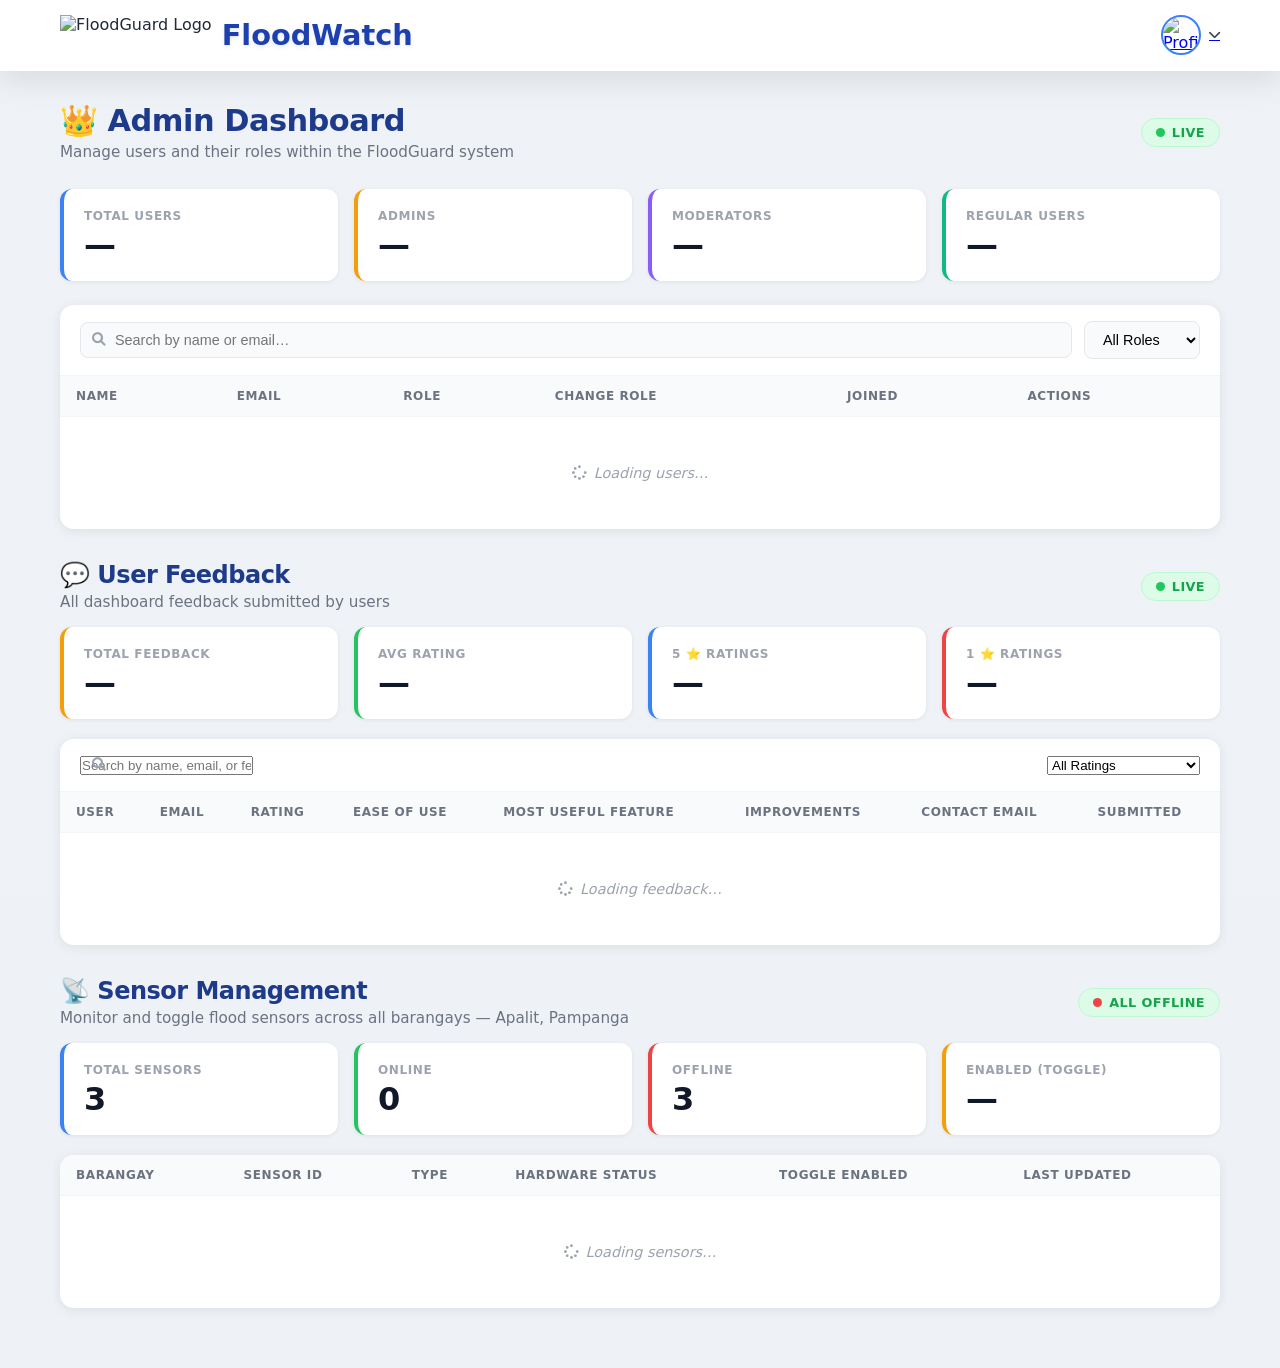
==== commit 651703cf: "Features: FloodWatch changes" ====
--- a/FloodGuardV3 - Copy (2)/admin.html
+++ b/FloodGuardV3 - Copy (2)/admin.html
@@ -385,7 +385,7 @@
     <div class="nav-container">
       <div class="nav-logo">
         <img src="/design/images/logo.png" alt="FloodGuard Logo" class="logo-image">
-        <span class="logo-text">FloodGuard</span>
+        <span class="logo-text">FloodWatch</span>
       </div>
       <div class="hamburger">
         <i class="fas fa-bars"></i>
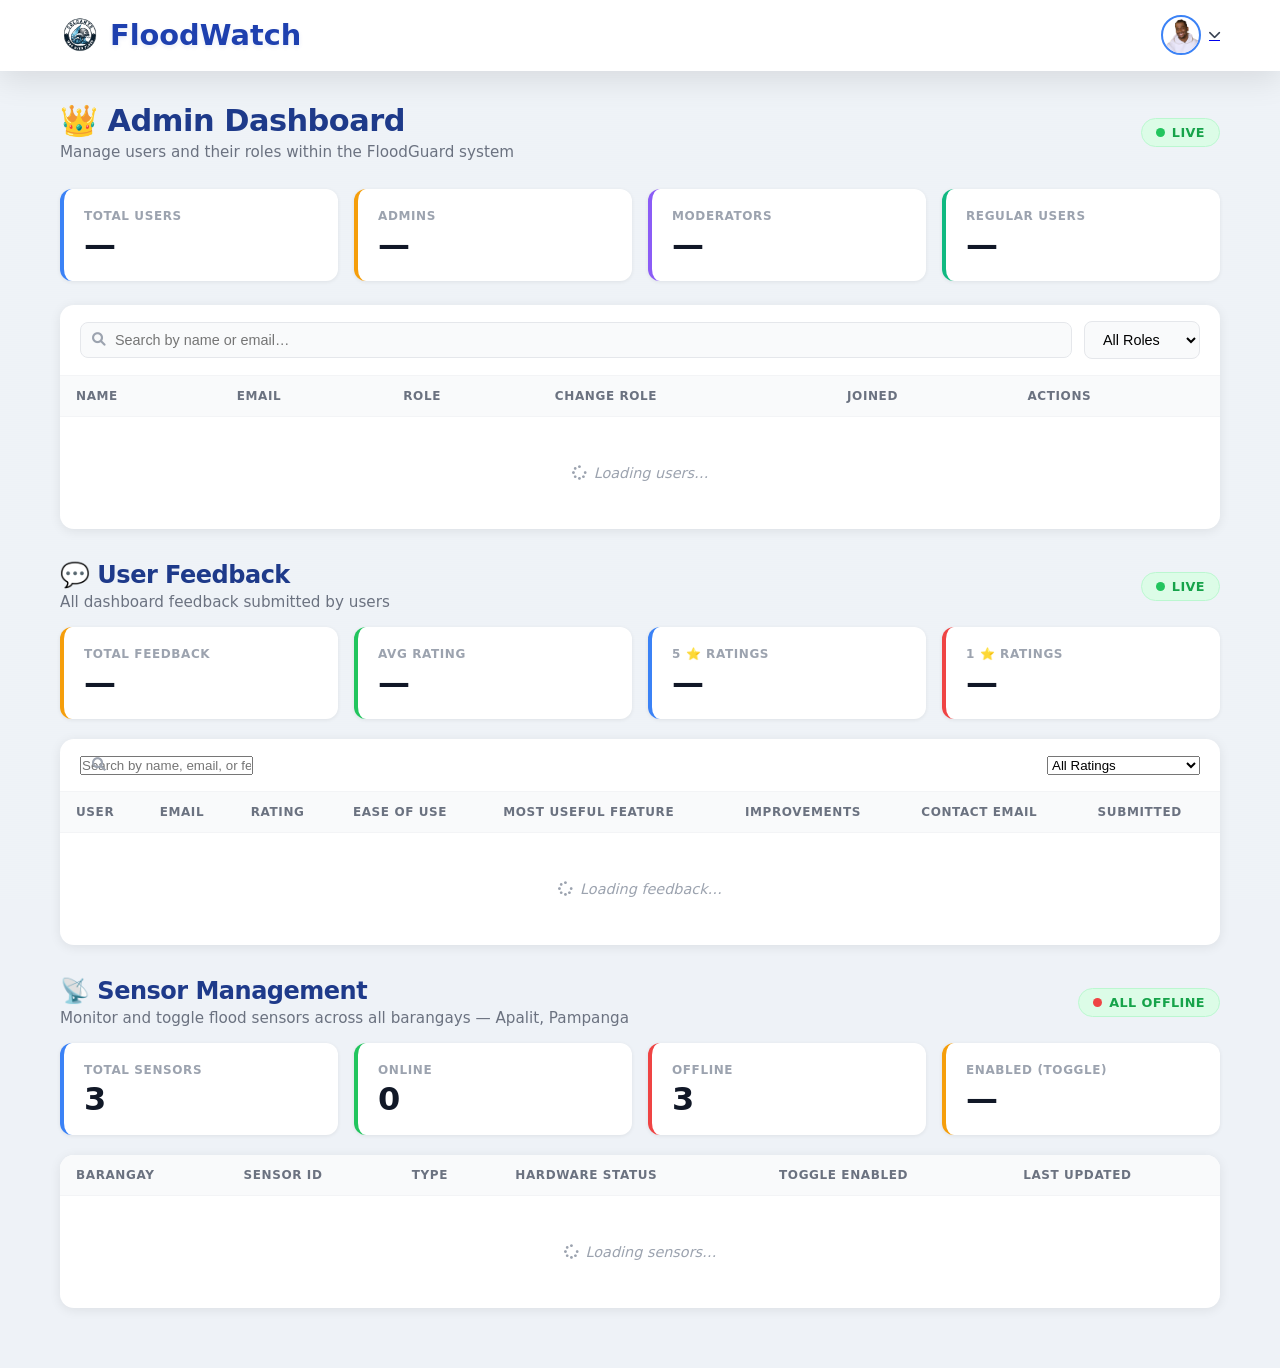
==== commit 3e8f6ba6: "Add header structure to multiple HTML files and update logo paths" ====
--- a/FloodGuardV3 - Copy (2)/admin.html
+++ b/FloodGuardV3 - Copy (2)/admin.html
@@ -384,7 +384,7 @@
   <nav class="navbar">
     <div class="nav-container">
       <div class="nav-logo">
-        <img src="/design/images/logo.png" alt="FloodGuard Logo" class="logo-image">
+        <img src="./design/images/logo.png" alt="FloodGuard Logo" class="logo-image">
         <span class="logo-text">FloodWatch</span>
       </div>
       <div class="hamburger">
@@ -393,18 +393,18 @@
       <ul class="nav-menu" id="navMenu">
         <li class="profile-dropdown-container">
           <a href="#" class="nav-link profile-link-toggle">
-            <img src="/design/images/profile.png" alt="Profile" class="nav-profile-photo">
+            <img src="./design/images/profile.png" alt="Profile" class="nav-profile-photo">
             <i class="fas fa-chevron-down profile-chevron"></i>
           </a>
           <div class="profile-dropdown-menu">
             <div class="dropdown-header">
-              <img src="/design/images/profile.png" alt="Profile" class="dropdown-profile-photo">
+              <img src="./design/images/profile.png" alt="Profile" class="dropdown-profile-photo">
               <span id="userDisplayName">Welcome<br>User</span>
             </div>
-            <a href="/admin.html" id="admin-dashboard-link" style="display:none;">
+            <a href="./admin.html" id="admin-dashboard-link" style="display:none;">
               <i class="fas fa-user-shield icon"></i>Admin Dashboard
             </a>
-            <a href="/profile.html"><i class="fas fa-user-edit icon"></i>Edit Profile</a>
+            <a href="./profile.html"><i class="fas fa-user-edit icon"></i>Edit Profile</a>
             <a href="#"><i class="fas fa-cog icon"></i>Settings</a>
             <hr>
             <a href="#" id="logout-btn"><i class="fas fa-sign-out-alt icon"></i>Logout</a>
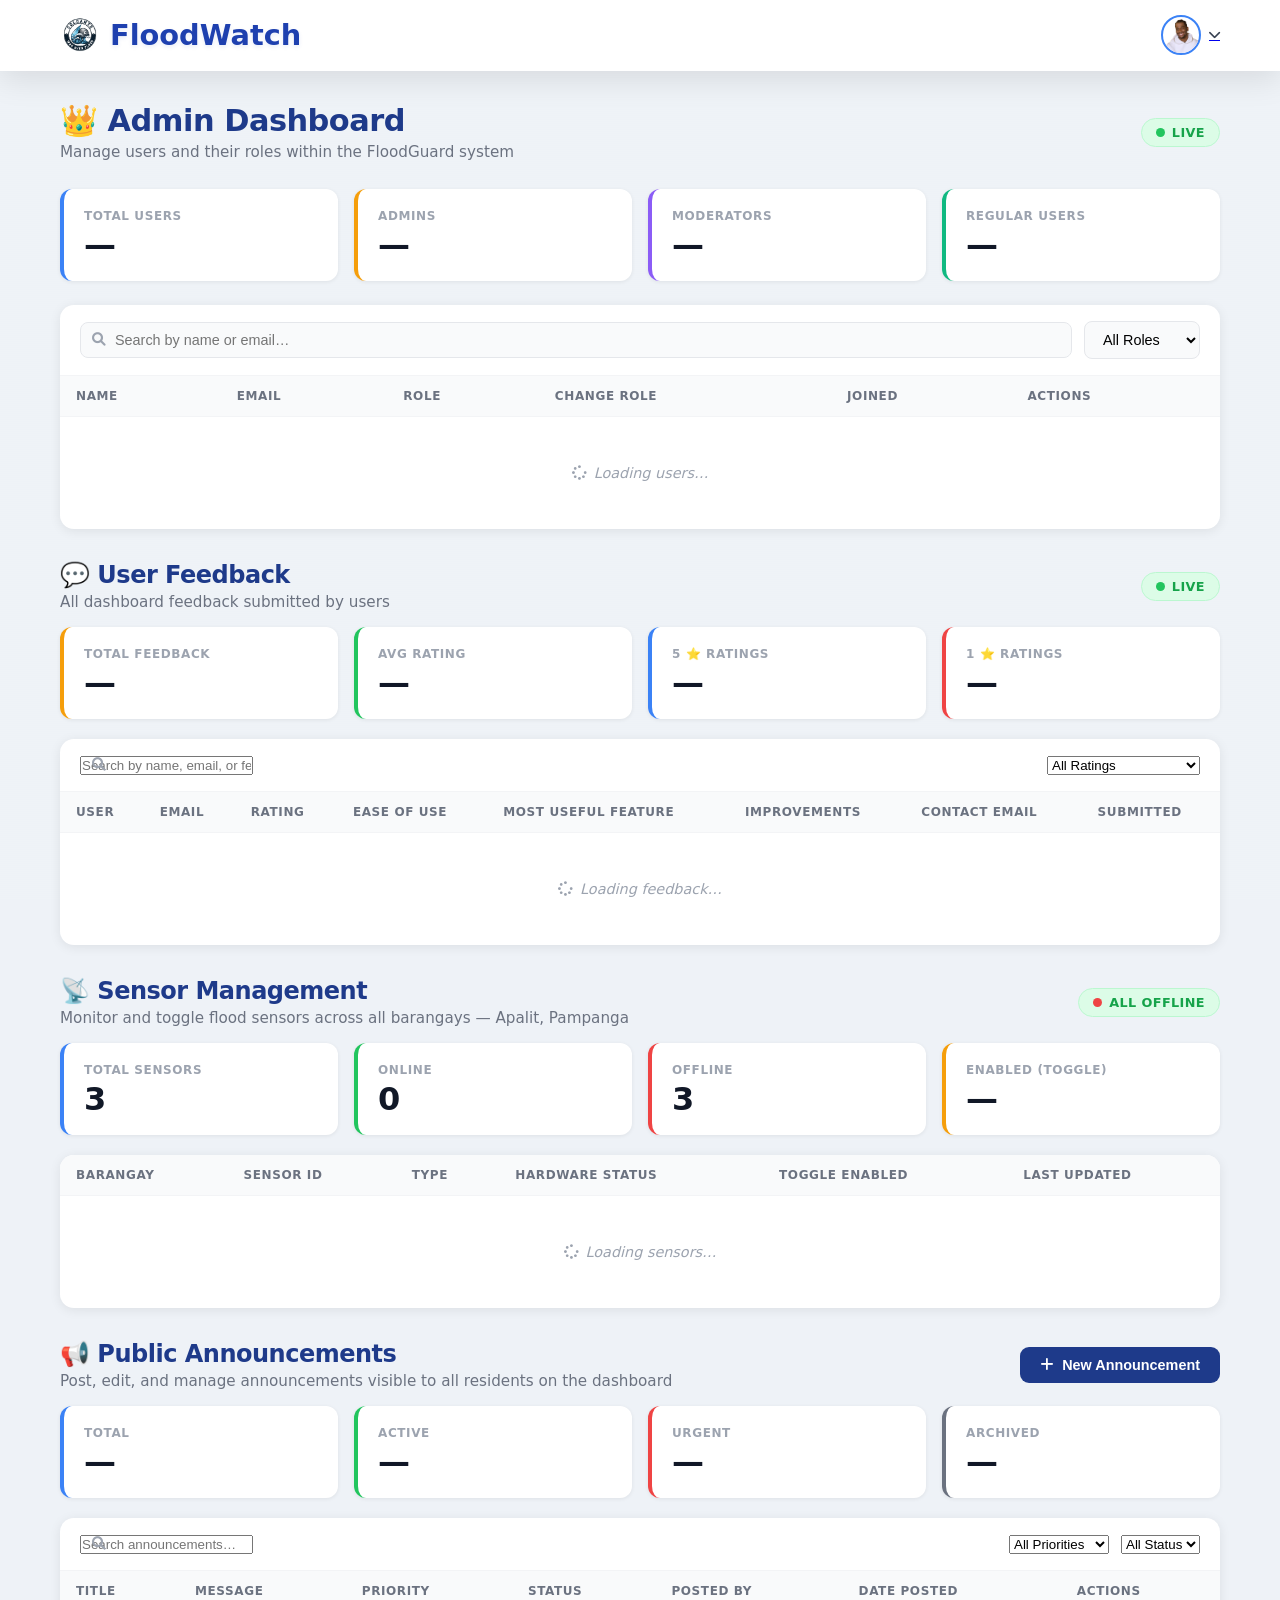
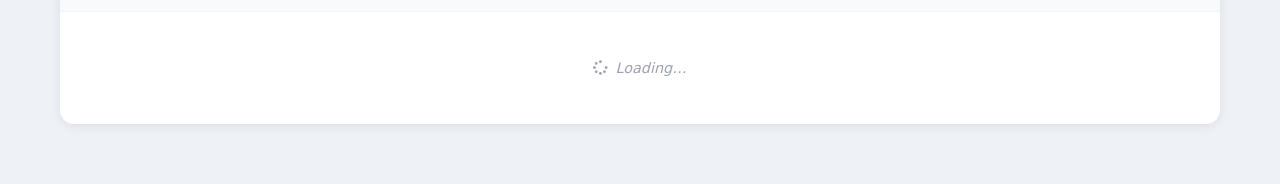
==== commit 3c9cd77a: "Features: Public announcement addition" ====
--- a/FloodGuardV3 - Copy (2)/admin.html
+++ b/FloodGuardV3 - Copy (2)/admin.html
@@ -376,6 +376,26 @@
       .user-table th:nth-child(4),
       .user-table td:nth-child(4) { display: none; } /* hide "Joined" on mobile */
     }
+
+    /* Announcement modal input focus */
+      #ann-input-title:focus,
+      #ann-input-message:focus,
+      #ann-input-priority:focus {
+        border-color: #3b82f6;
+        box-shadow: 0 0 0 3px rgba(59,130,246,0.12);
+      }
+
+      #ann-modal[style*="flex"] {
+        display: flex !important;
+      }
+
+      /* Priority badges in table */
+      .ann-badge-high   { background:#fef2f2;color:#dc2626;border:1px solid #fecaca; }
+      .ann-badge-medium { background:#fffbeb;color:#d97706;border:1px solid #fcd34d; }
+      .ann-badge-normal { background:#eff6ff;color:#2563eb;border:1px solid #bfdbfe; }
+
+      .ann-status-active   { background:#f0fdf4;color:#16a34a;border:1px solid #bbf7d0; }
+      .ann-status-archived { background:#f9fafb;color:#9ca3af;border:1px solid #e5e7eb; }
   </style>
 </head>
 <body>
@@ -619,6 +639,177 @@
   </div>
 </div>
 
+<!-- ── Public Announcements Management ─────────────────────── -->
+<div style="margin-top: 32px;">
+  <div class="page-header" style="margin-bottom: 16px;">
+    <div class="page-header-left">
+      <h1 style="font-size: 1.5rem;">📢 Public Announcements</h1>
+      <p>Post, edit, and manage announcements visible to all residents on the dashboard</p>
+    </div>
+    <button id="btn-new-announcement" style="
+      display:inline-flex;align-items:center;gap:8px;
+      padding:10px 20px;background:#1e3a8a;color:white;
+      border:none;border-radius:9px;font-size:0.9rem;
+      font-weight:600;cursor:pointer;transition:background 0.2s;
+    ">
+      <i class="fas fa-plus"></i> New Announcement
+    </button>
+  </div>
+
+  <!-- Announcement Stats -->
+  <div class="stats-bar" style="grid-template-columns:repeat(4,1fr);margin-bottom:20px;">
+    <div class="stat-card" style="border-color:#3b82f6;">
+      <span class="stat-label">Total</span>
+      <span class="stat-value" id="stat-ann-total">—</span>
+    </div>
+    <div class="stat-card" style="border-color:#22c55e;">
+      <span class="stat-label">Active</span>
+      <span class="stat-value" id="stat-ann-active">—</span>
+    </div>
+    <div class="stat-card" style="border-color:#ef4444;">
+      <span class="stat-label">Urgent</span>
+      <span class="stat-value" id="stat-ann-urgent">—</span>
+    </div>
+    <div class="stat-card" style="border-color:#6b7280;">
+      <span class="stat-label">Archived</span>
+      <span class="stat-value" id="stat-ann-archived">—</span>
+    </div>
+  </div>
+
+  <!-- Filter toolbar -->
+  <div class="table-container">
+    <div class="table-toolbar">
+      <div class="search-wrapper">
+        <i class="fas fa-search"></i>
+        <input type="text" id="ann-search" placeholder="Search announcements…">
+      </div>
+      <select id="ann-filter-priority">
+        <option value="all">All Priorities</option>
+        <option value="high">🚨 Urgent</option>
+        <option value="medium">⚠️ Important</option>
+        <option value="normal">📢 Normal</option>
+      </select>
+      <select id="ann-filter-status">
+        <option value="all">All Status</option>
+        <option value="active">Active</option>
+        <option value="archived">Archived</option>
+      </select>
+    </div>
+
+    <table class="user-table">
+      <thead>
+        <tr>
+          <th>Title</th>
+          <th>Message</th>
+          <th>Priority</th>
+          <th>Status</th>
+          <th>Posted By</th>
+          <th>Date Posted</th>
+          <th>Actions</th>
+        </tr>
+      </thead>
+      <tbody id="ann-tbody">
+        <tr>
+          <td colspan="7" class="empty-row">
+            <i class="fas fa-spinner fa-spin" style="margin-right:8px;"></i>Loading…
+          </td>
+        </tr>
+      </tbody>
+    </table>
+  </div>
+</div>
+
+<!-- ── Announcement Modal ───────────────────────────────────── -->
+<div id="ann-modal" style="
+  display:none;position:fixed;inset:0;
+  background:rgba(0,0,0,0.5);backdrop-filter:blur(4px);
+  z-index:10000;align-items:center;justify-content:center;
+">
+  <div style="
+    background:white;border-radius:16px;padding:32px;
+    width:100%;max-width:540px;margin:20px;
+    box-shadow:0 20px 60px rgba(0,0,0,0.3);
+    max-height:90vh;overflow-y:auto;
+  ">
+    <div style="display:flex;justify-content:space-between;align-items:center;margin-bottom:24px;">
+      <h2 id="ann-modal-title" style="font-size:1.3rem;font-weight:800;color:#1e3a8a;">
+        New Announcement
+      </h2>
+      <button onclick="closeAnnouncementModal()" style="
+        background:none;border:none;cursor:pointer;
+        font-size:1.4rem;color:#9ca3af;line-height:1;
+      ">×</button>
+    </div>
+
+    <input type="hidden" id="ann-edit-id">
+
+    <div style="display:flex;flex-direction:column;gap:16px;">
+      <div>
+        <label style="font-size:0.82rem;font-weight:700;color:#374151;
+          text-transform:uppercase;letter-spacing:0.5px;display:block;margin-bottom:6px;">
+          Title <span style="color:#ef4444;">*</span>
+        </label>
+        <input type="text" id="ann-input-title" placeholder="e.g. Flood Advisory – Sulipan Area"
+          maxlength="100"
+          style="width:100%;padding:10px 14px;border:1px solid #e5e7eb;
+            border-radius:8px;font-size:0.95rem;outline:none;
+            transition:border-color 0.2s,box-shadow 0.2s;">
+        <div style="font-size:0.75rem;color:#9ca3af;margin-top:4px;text-align:right;">
+          <span id="ann-title-count">0</span>/100
+        </div>
+      </div>
+
+      <div>
+        <label style="font-size:0.82rem;font-weight:700;color:#374151;
+          text-transform:uppercase;letter-spacing:0.5px;display:block;margin-bottom:6px;">
+          Message <span style="color:#ef4444;">*</span>
+        </label>
+        <textarea id="ann-input-message" rows="4"
+          placeholder="Write your announcement message here…"
+          maxlength="500"
+          style="width:100%;padding:10px 14px;border:1px solid #e5e7eb;
+            border-radius:8px;font-size:0.95rem;outline:none;resize:vertical;
+            transition:border-color 0.2s,box-shadow 0.2s;font-family:inherit;"></textarea>
+        <div style="font-size:0.75rem;color:#9ca3af;margin-top:4px;text-align:right;">
+          <span id="ann-msg-count">0</span>/500
+        </div>
+      </div>
+
+      <div>
+        <label style="font-size:0.82rem;font-weight:700;color:#374151;
+          text-transform:uppercase;letter-spacing:0.5px;display:block;margin-bottom:6px;">
+          Priority
+        </label>
+        <select id="ann-input-priority" style="
+          width:100%;padding:10px 14px;border:1px solid #e5e7eb;
+          border-radius:8px;font-size:0.95rem;outline:none;
+          background:white;cursor:pointer;">
+          <option value="normal">📢 Normal — General notice</option>
+          <option value="medium">⚠️ Important — Residents should take note</option>
+          <option value="high">🚨 Urgent — Immediate action may be needed</option>
+        </select>
+      </div>
+
+      <div id="ann-modal-error" style="
+        display:none;background:#fef2f2;border:1px solid #fecaca;
+        color:#dc2626;border-radius:8px;padding:10px 14px;font-size:0.875rem;
+      "></div>
+    </div>
+
+    <div style="display:flex;gap:12px;margin-top:24px;justify-content:flex-end;">
+      <button onclick="closeAnnouncementModal()" style="
+        padding:10px 20px;border:1px solid #e5e7eb;border-radius:8px;
+        background:white;color:#374151;font-size:0.9rem;font-weight:600;cursor:pointer;
+      ">Cancel</button>
+      <button id="ann-submit-btn" onclick="submitAnnouncement()" style="
+        padding:10px 24px;background:#1e3a8a;color:white;border:none;
+        border-radius:8px;font-size:0.9rem;font-weight:600;cursor:pointer;
+        transition:background 0.2s;min-width:120px;
+      ">Post</button>
+    </div>
+  </div>
+</div>
+
   </main>
 
   <!-- Toast container -->
--- a/FloodGuardV3 - Copy (2)/css/style.css
+++ b/FloodGuardV3 - Copy (2)/css/style.css
@@ -206,49 +206,114 @@
     font-size: 1.8rem;
     color: #1e40af;
     cursor: pointer;
+    background: transparent;
+    border: none;
+    padding: 0;
 }
 
 /* Mobile Styles */
 @media (max-width: 768px) {
-    /* Stack logo on top */
     .nav-container {
         flex-direction: column;
         align-items: flex-start;
+        position: relative;
+        padding-bottom: 10px;
     }
 
     .nav-logo {
         width: 100%;
-        justify-content: center;
+        justify-content: flex-start;
         margin-bottom: 10px;
     }
 
-    /* Show hamburger */
     .hamburger {
         display: block;
         position: absolute;
         right: 20px;
         top: 20px;
-    }
-
-    /* Hide nav menu by default */
+        z-index: 110;
+    }
+
     .nav-menu {
         display: none;
         flex-direction: column;
         width: 100%;
-        background: rgba(255, 255, 255, 0.95);
-        padding: 10px 0;
-        border-top: 1px solid rgba(0, 0, 0, 0.1);
-    }
-
-    /* Show when active */
+        background: rgba(255, 255, 255, 0.97);
+        padding: 15px 0;
+        border-top: 1px solid rgba(0, 0, 0, 0.08);
+        border-radius: 0 0 20px 20px;
+        box-shadow: 0 10px 25px rgba(0, 0, 0, 0.08);
+    }
+
     .nav-menu.active {
         display: flex;
     }
 
-    /* Center profile dropdown in mobile */
+    .nav-menu li {
+        width: 100%;
+    }
+
+    .nav-menu .nav-link,
+    .profile-link-toggle {
+        width: 100%;
+        justify-content: space-between;
+        padding: 12px 20px;
+        border-radius: 0;
+    }
+
     .profile-dropdown-container {
         width: 100%;
-        text-align: center;
+        text-align: left;
+    }
+
+    .profile-dropdown-menu {
+        position: static;
+        width: 100%;
+        margin-top: 8px;
+        opacity: 1;
+        visibility: hidden;
+        transform: none;
+        box-shadow: none;
+        border: 1px solid rgba(0, 0, 0, 0.08);
+        border-radius: 12px;
+        background: rgba(255, 255, 255, 0.98);
+        padding: 10px 0;
+    }
+
+    .profile-dropdown-menu.show {
+        visibility: visible;
+    }
+
+    .profile-dropdown-menu a {
+        padding: 12px 20px;
+    }
+
+    .dropdown-header {
+        flex-direction: column;
+        align-items: flex-start;
+        padding: 15px 20px;
+    }
+
+    .dropdown-header img {
+        width: 50px;
+        height: 50px;
+    }
+
+    .hero-section {
+        min-height: 80vh;
+    }
+
+    .hero-content {
+        padding: 1.5rem;
+        margin: 0 1rem;
+    }
+
+    .weather-feedback-section {
+        grid-template-columns: 1fr;
+    }
+
+    .footer-content {
+        grid-template-columns: 1fr;
     }
 }
 
@@ -262,12 +327,13 @@
 /* Hero Section - Full Width with Visible Images */
 .hero-section {
     position: relative;
-    height: 100vh;
+    min-height: 85vh;
     width: 100%;
     overflow: hidden;
     display: flex;
     align-items: center;
     justify-content: center;
+    padding: 30px 0;
 }
 
 /* Image Carousel - Now Visible */
@@ -532,6 +598,13 @@
     transition: all 0.3s ease;
 }
 
+.dashboard-section {
+    padding: 0 0 40px;
+    margin: 0 auto;
+    width: 100%;
+    max-width: 1200px;
+}
+
 .dashboard-card:hover {
     transform: translateY(-5px);
     box-shadow: 0 25px 50px rgba(0, 0, 0, 0.15);
@@ -1227,6 +1300,10 @@
     .dashboard-content {
         padding: 40px 15px;
     }
+
+    .footer-content {
+        grid-template-columns: 1fr;
+    }
 }
 
 @media (max-width: 992px) {
@@ -1248,57 +1325,90 @@
 }
 
 @media (max-width: 768px) {
-    .nav-menu {
-        gap: 15px;
+    .nav-container {
+        flex-direction: column;
+        align-items: flex-start;
+        position: relative;
+        gap: 10px;
     }
 
     .nav-logo {
         font-size: 1.5rem;
     }
 
+    .hero-section {
+        min-height: 70vh;
+        padding: 20px 0;
+    }
+
     .hero-title {
-        font-size: 2.5rem;
+        font-size: 2.6rem;
     }
 
     .hero-subtitle {
-        font-size: 1.2rem;
+        font-size: 1.25rem;
     }
 
     .hero-location, .hero-description {
         font-size: 1rem;
     }
 
-    .cta-button {
-        padding: 1rem 2rem;
-        font-size: 1rem;
-    }
-
-    .dashboard-grid {
+    .hero-content {
+        padding: 1.75rem 1.5rem;
+        margin: 0 1rem;
+    }
+
+    .carousel-indicators {
+        gap: 0.75rem;
+        bottom: 1.5rem;
+    }
+
+    .indicator {
+        width: 12px;
+        height: 12px;
+    }
+
+    .dashboard-section {
+        padding: 0 1rem 30px;
+    }
+
+    .dashboard-card {
+        padding: 24px;
+    }
+
+    .data-grid {
         grid-template-columns: 1fr;
     }
 
-    .latest-alert-card, .flood-data-card, .quick-links-card {
-        grid-column: 1 / 2;
+    .about-us-section,
+    .assurance-section {
+        padding: 40px 20px;
+    }
+
+    .about-us-container {
+        flex-direction: column;
+    }
+
+    .about-us-images {
+        grid-template-columns: 1fr;
     }
 
     .features-grid {
         grid-template-columns: 1fr;
     }
-    
-    .about-us-container {
-        flex-direction: column;
-    }
-
-    .about-us-images {
+
+    .weather-feedback-section {
         grid-template-columns: 1fr;
-    }
-
-    .bottom-sections {
+        gap: 20px;
+    }
+
+    .weather-info-card,
+    .feedback-info-card {
+        padding: 22px;
+    }
+
+    .footer-content {
         grid-template-columns: 1fr;
-    }
-
-    .footer-content {
-        flex-direction: column;
         gap: 30px;
     }
 }
@@ -1323,20 +1433,49 @@
         width: 100%;
     }
     .hero-content {
-        padding: 1.5rem;
+        padding: 1.25rem;
     }
     .hero-title {
-        font-size: 2rem;
+        font-size: 1.9rem;
     }
     .hero-subtitle {
-        font-size: 1rem;
-    }
-    .status-indicators {
-        bottom: 1rem;
-        right: 1rem;
+        font-size: 0.95rem;
+    }
+    .hero-location, .hero-description {
+        font-size: 0.95rem;
+    }
+    .hero-section {
+        min-height: auto;
     }
     .carousel-indicators {
         bottom: 1rem;
+        gap: 0.5rem;
+    }
+    .indicator {
+        width: 10px;
+        height: 10px;
+    }
+    .dashboard-section {
+        padding: 0 0 20px;
+    }
+    .dashboard-card {
+        padding: 20px;
+    }
+    .about-us-section,
+    .assurance-section {
+        padding: 30px 15px;
+    }
+    .about-us-images {
+        grid-template-columns: 1fr;
+    }
+    .feedback-content {
+        padding: 0 0.5rem;
+    }
+    .footer-container {
+        padding: 0 15px;
+    }
+    .footer-bottom {
+        font-size: 0.85rem;
     }
 }
 
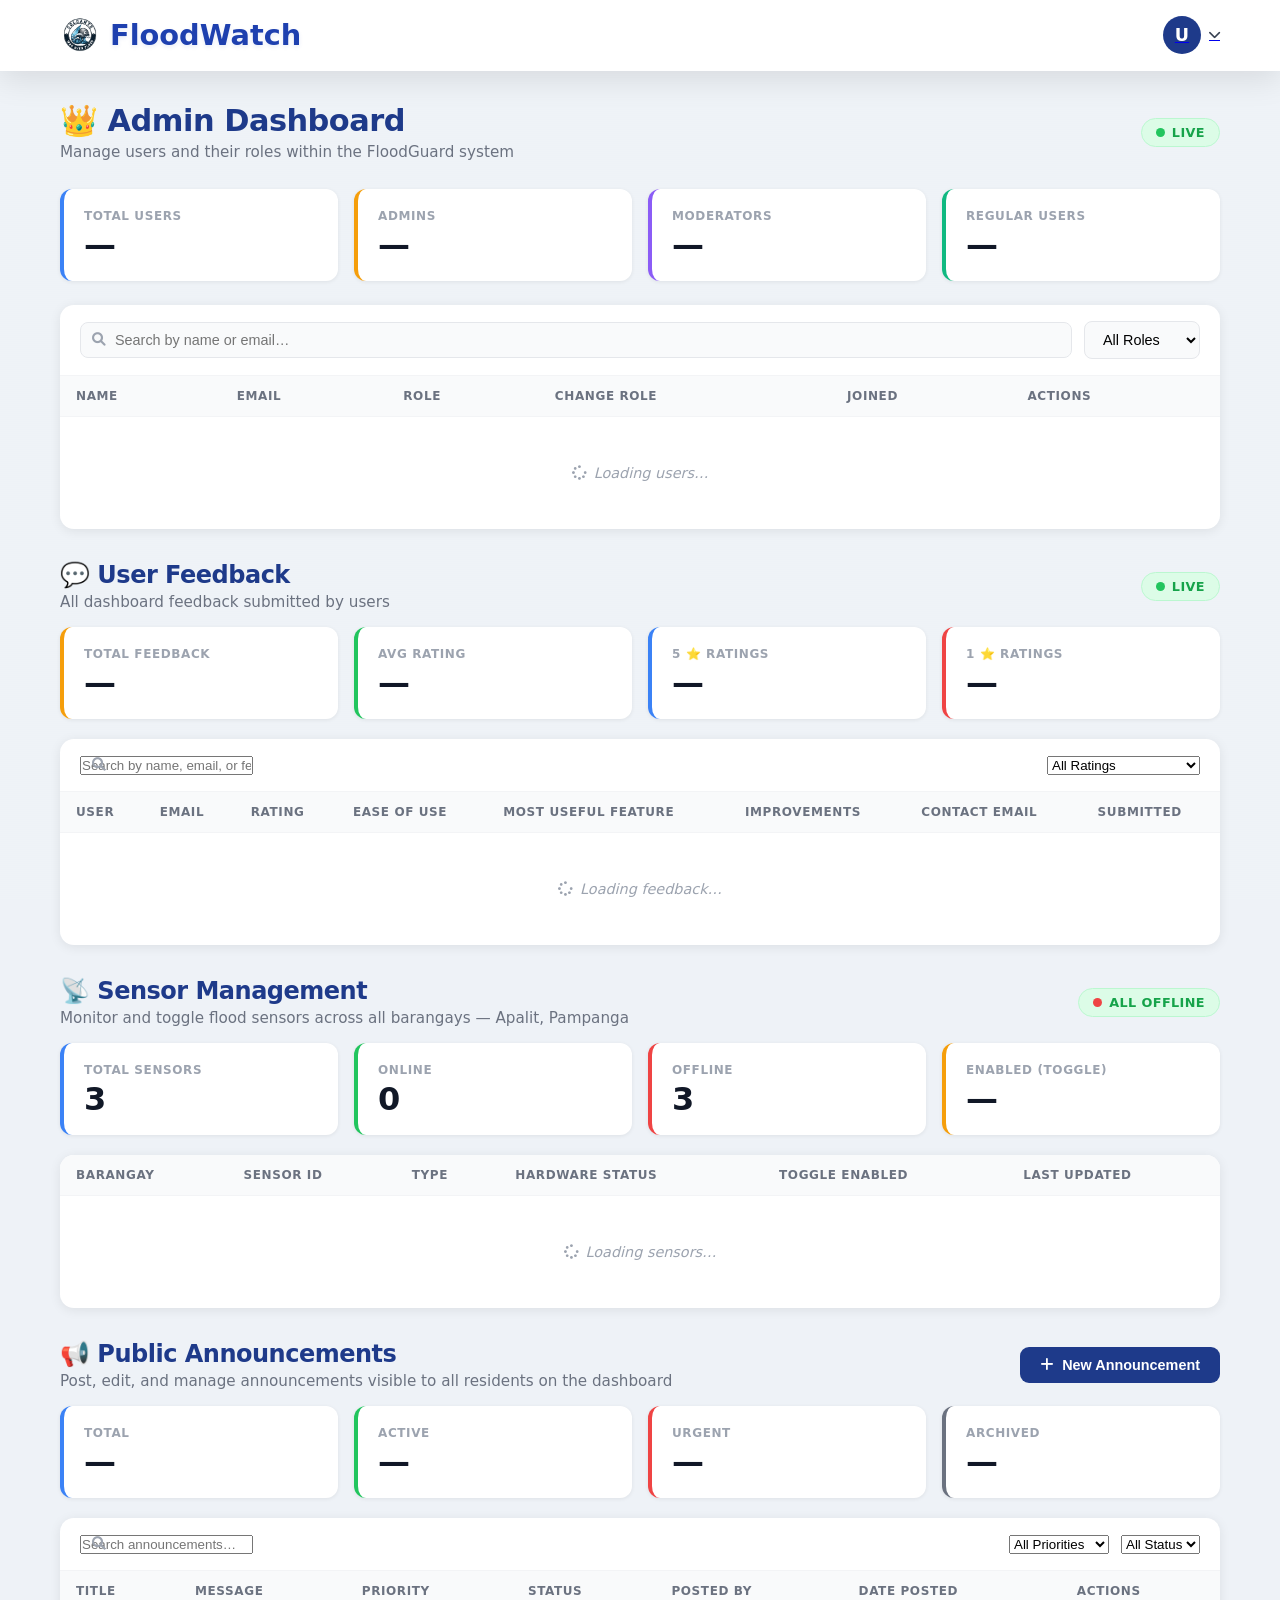
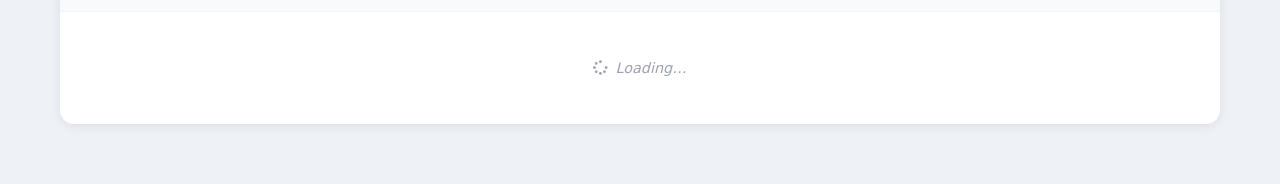
==== commit f5f2d204: "Features: admin strong security" ====
--- a/FloodGuardV3 - Copy (2)/admin.html
+++ b/FloodGuardV3 - Copy (2)/admin.html
@@ -413,19 +413,17 @@
       <ul class="nav-menu" id="navMenu">
         <li class="profile-dropdown-container">
           <a href="#" class="nav-link profile-link-toggle">
-            <img src="./design/images/profile.png" alt="Profile" class="nav-profile-photo">
+            <div style="width:38px;height:38px;border-radius:50%;background:#1e3a8a;color:white;display:flex;align-items:center;justify-content:center;font-size:1.1rem;font-weight:700;" id="navAvatar">U</div>
             <i class="fas fa-chevron-down profile-chevron"></i>
           </a>
           <div class="profile-dropdown-menu">
             <div class="dropdown-header">
-              <img src="./design/images/profile.png" alt="Profile" class="dropdown-profile-photo">
+              <div style="width:48px;height:48px;border-radius:50%;background:#1e3a8a;color:white;display:flex;align-items:center;justify-content:center;font-size:1.3rem;font-weight:700;" id="dropdownAvatar">U</div>
               <span id="userDisplayName">Welcome<br>User</span>
             </div>
             <a href="./admin.html" id="admin-dashboard-link" style="display:none;">
               <i class="fas fa-user-shield icon"></i>Admin Dashboard
             </a>
-            <a href="./profile.html"><i class="fas fa-user-edit icon"></i>Edit Profile</a>
-            <a href="#"><i class="fas fa-cog icon"></i>Settings</a>
             <hr>
             <a href="#" id="logout-btn"><i class="fas fa-sign-out-alt icon"></i>Logout</a>
           </div>
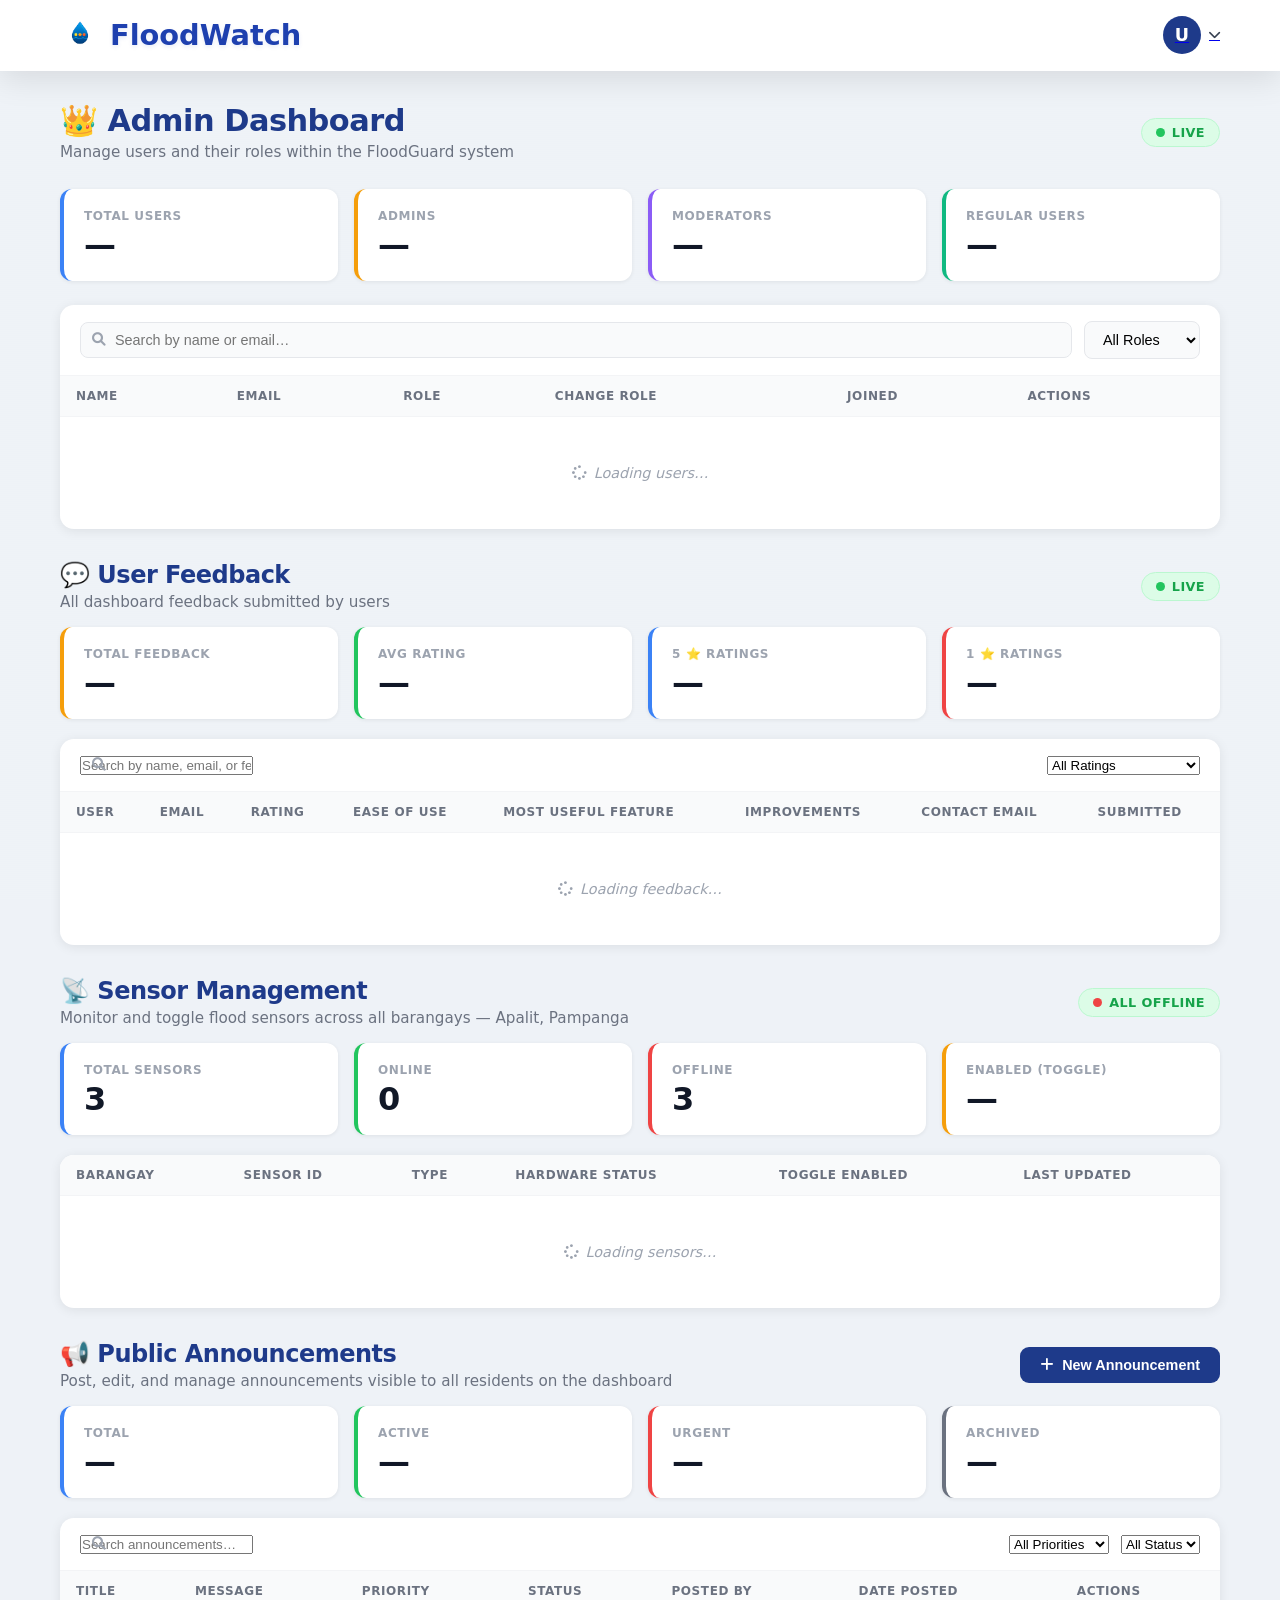
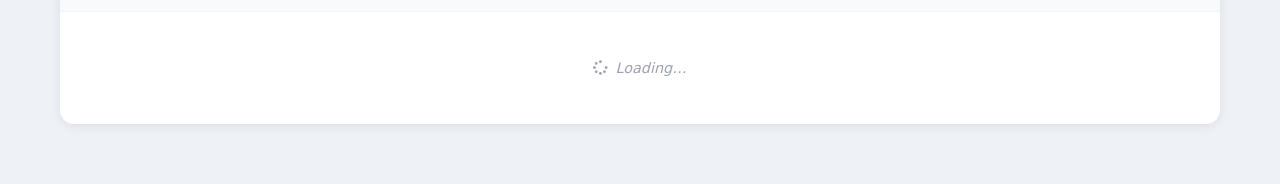
==== commit 5641f5f0: "Features: Logo images changes" ====
--- a/FloodGuardV3 - Copy (2)/admin.html
+++ b/FloodGuardV3 - Copy (2)/admin.html
@@ -404,7 +404,7 @@
   <nav class="navbar">
     <div class="nav-container">
       <div class="nav-logo">
-        <img src="./design/images/logo.png" alt="FloodGuard Logo" class="logo-image">
+        <img src="./design/images/logo-final.png" alt="FloodGuard Logo" class="logo-image">
         <span class="logo-text">FloodWatch</span>
       </div>
       <div class="hamburger">
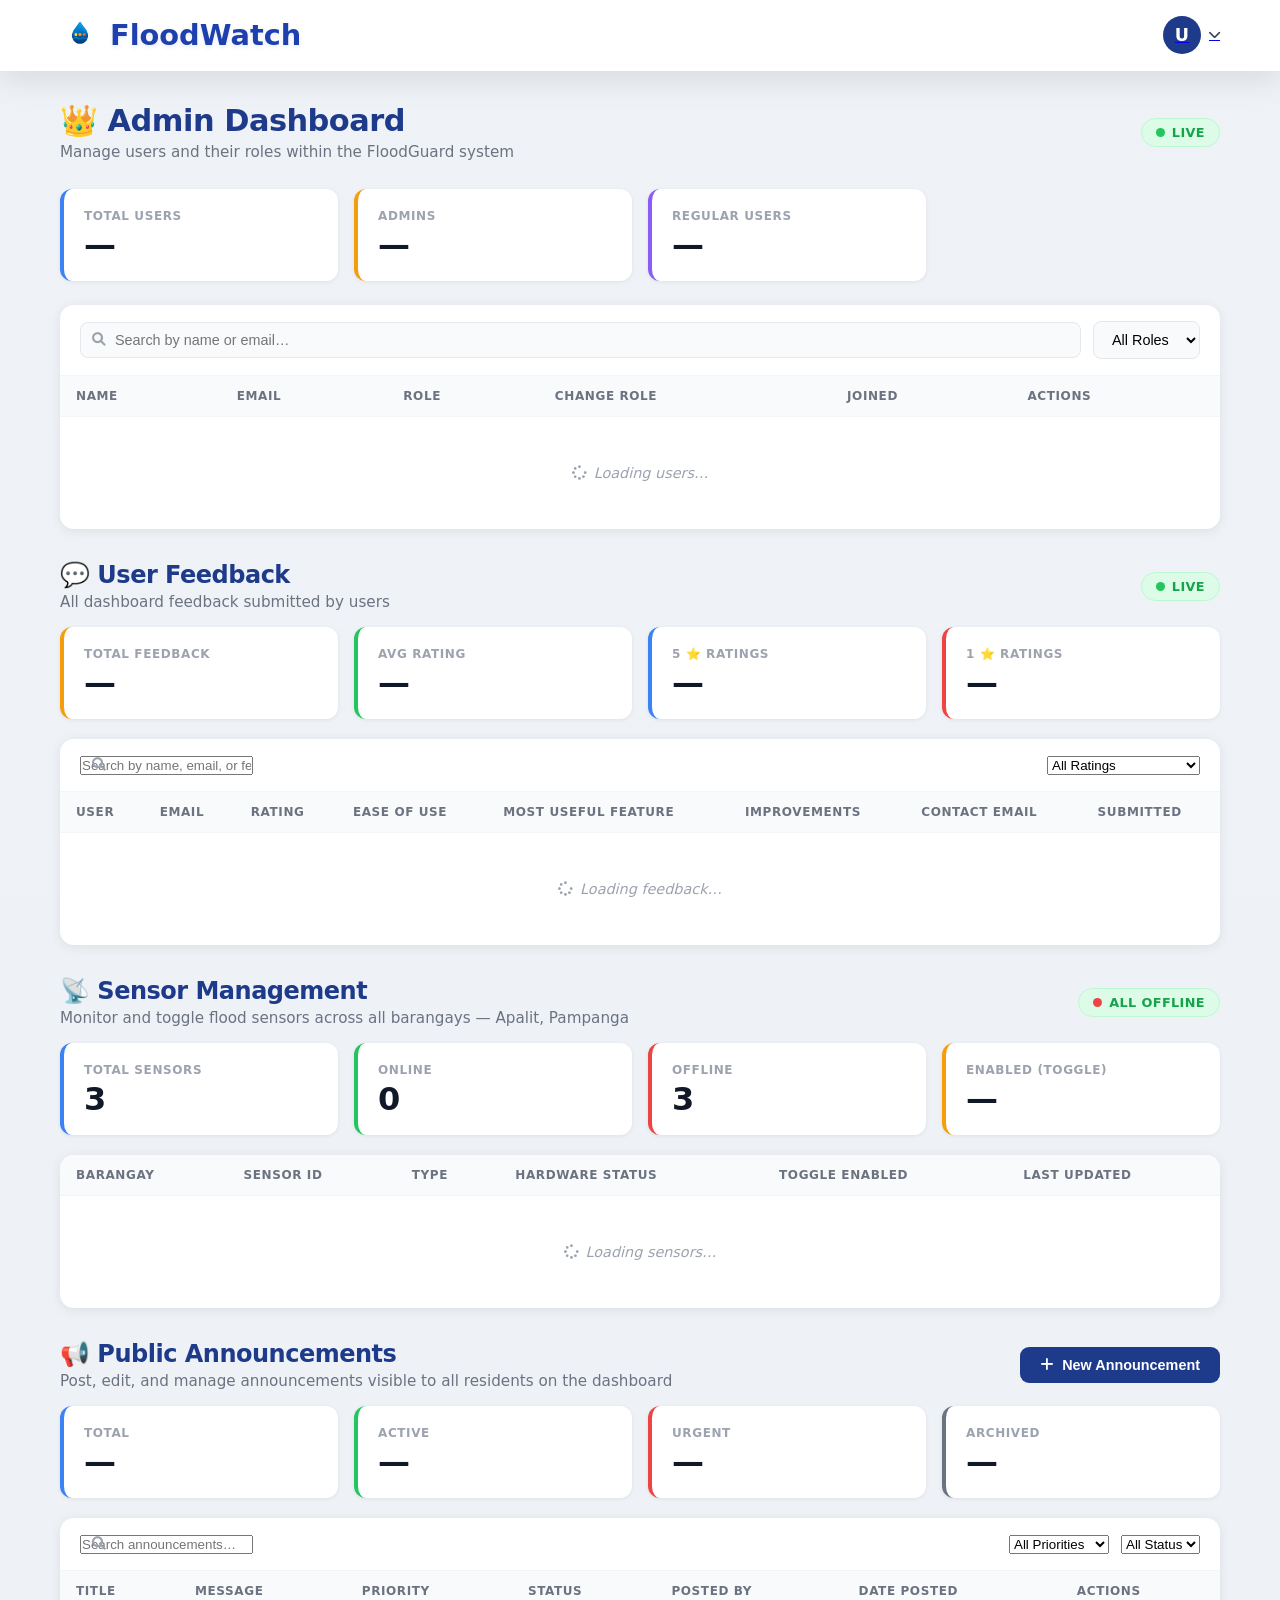
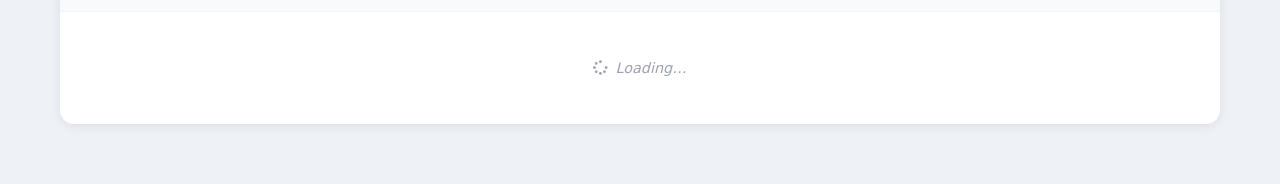
==== commit 8f68d805: "Features: Final Fix" ====
--- a/FloodGuardV3 - Copy (2)/admin.html
+++ b/FloodGuardV3 - Copy (2)/admin.html
@@ -458,10 +458,6 @@
         <span class="stat-value" id="stat-admins">—</span>
       </div>
       <div class="stat-card">
-        <span class="stat-label">Moderators</span>
-        <span class="stat-value" id="stat-mods">—</span>
-      </div>
-      <div class="stat-card">
         <span class="stat-label">Regular Users</span>
         <span class="stat-value" id="stat-users">—</span>
       </div>
@@ -478,7 +474,6 @@
           <option value="all">All Roles</option>
           <option value="user">User</option>
           <option value="admin">Admin</option>
-          <option value="moderator">Moderator</option>
         </select>
       </div>
 
